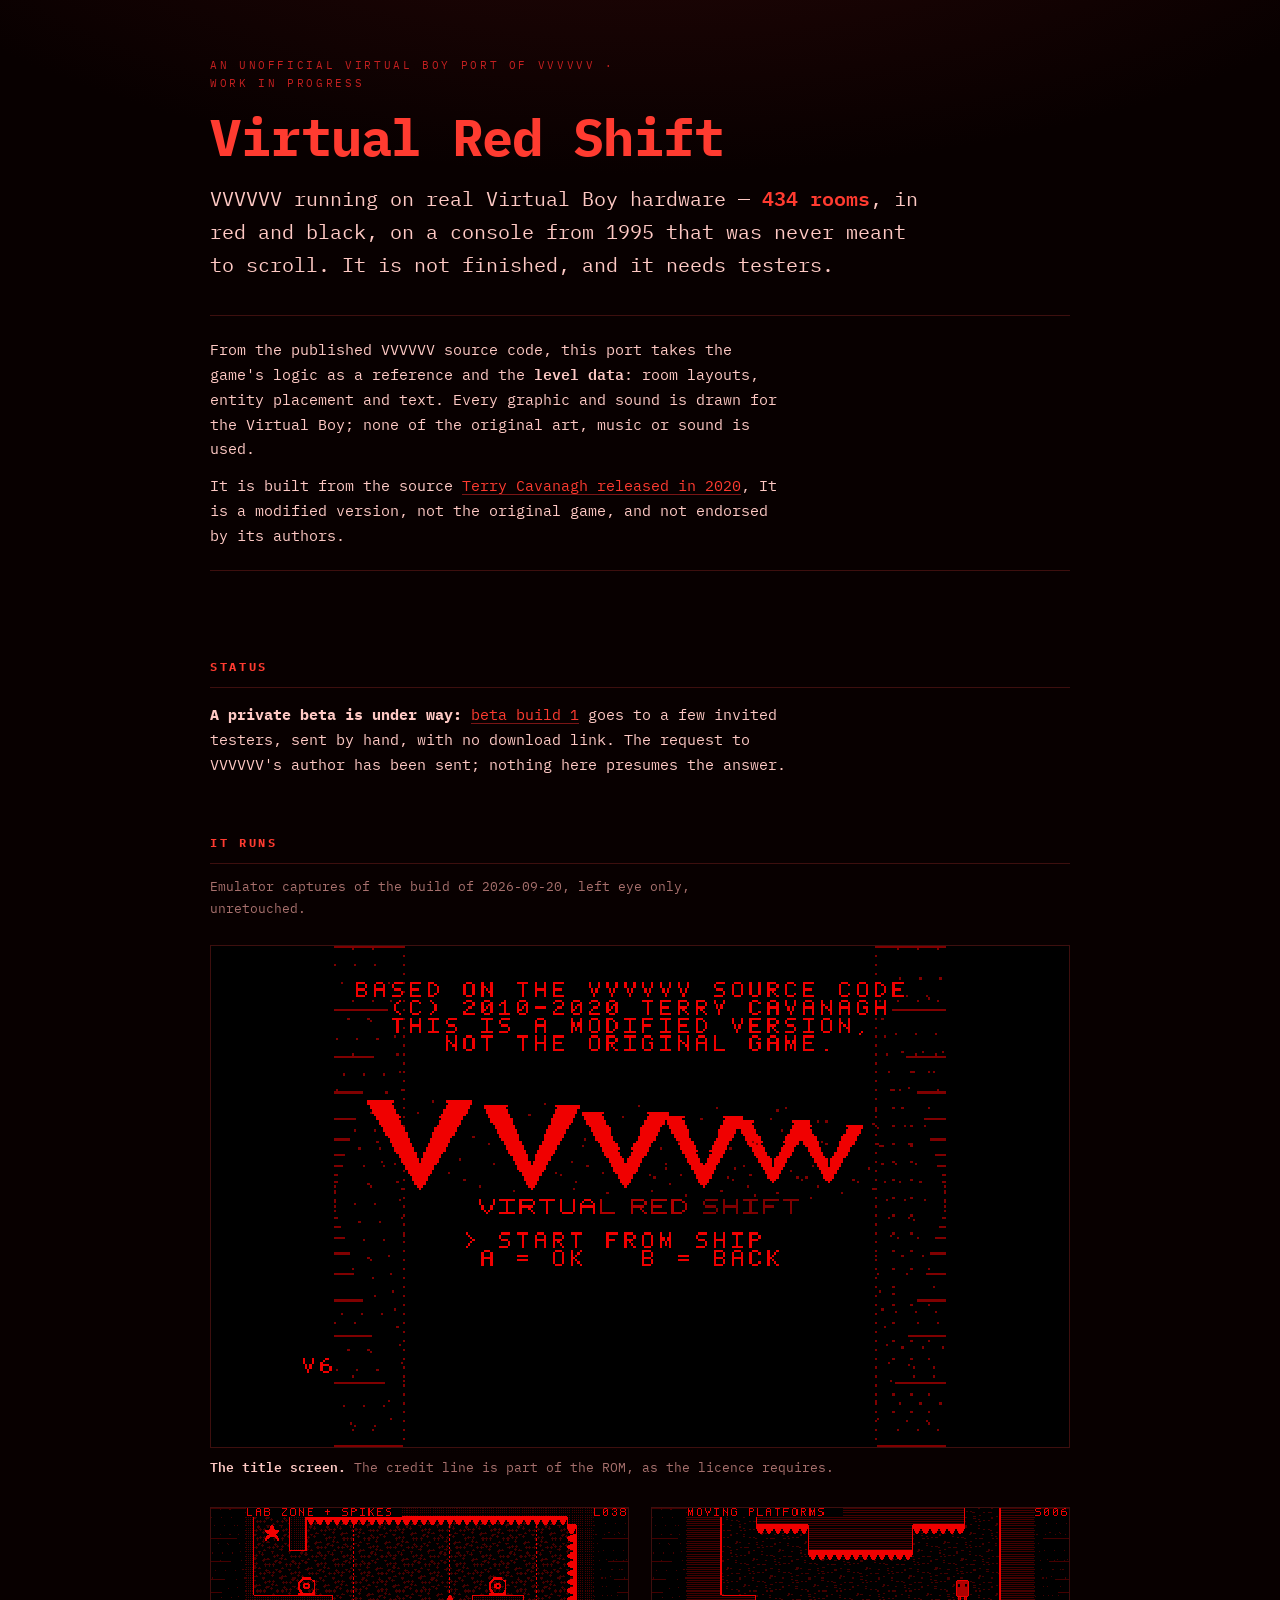
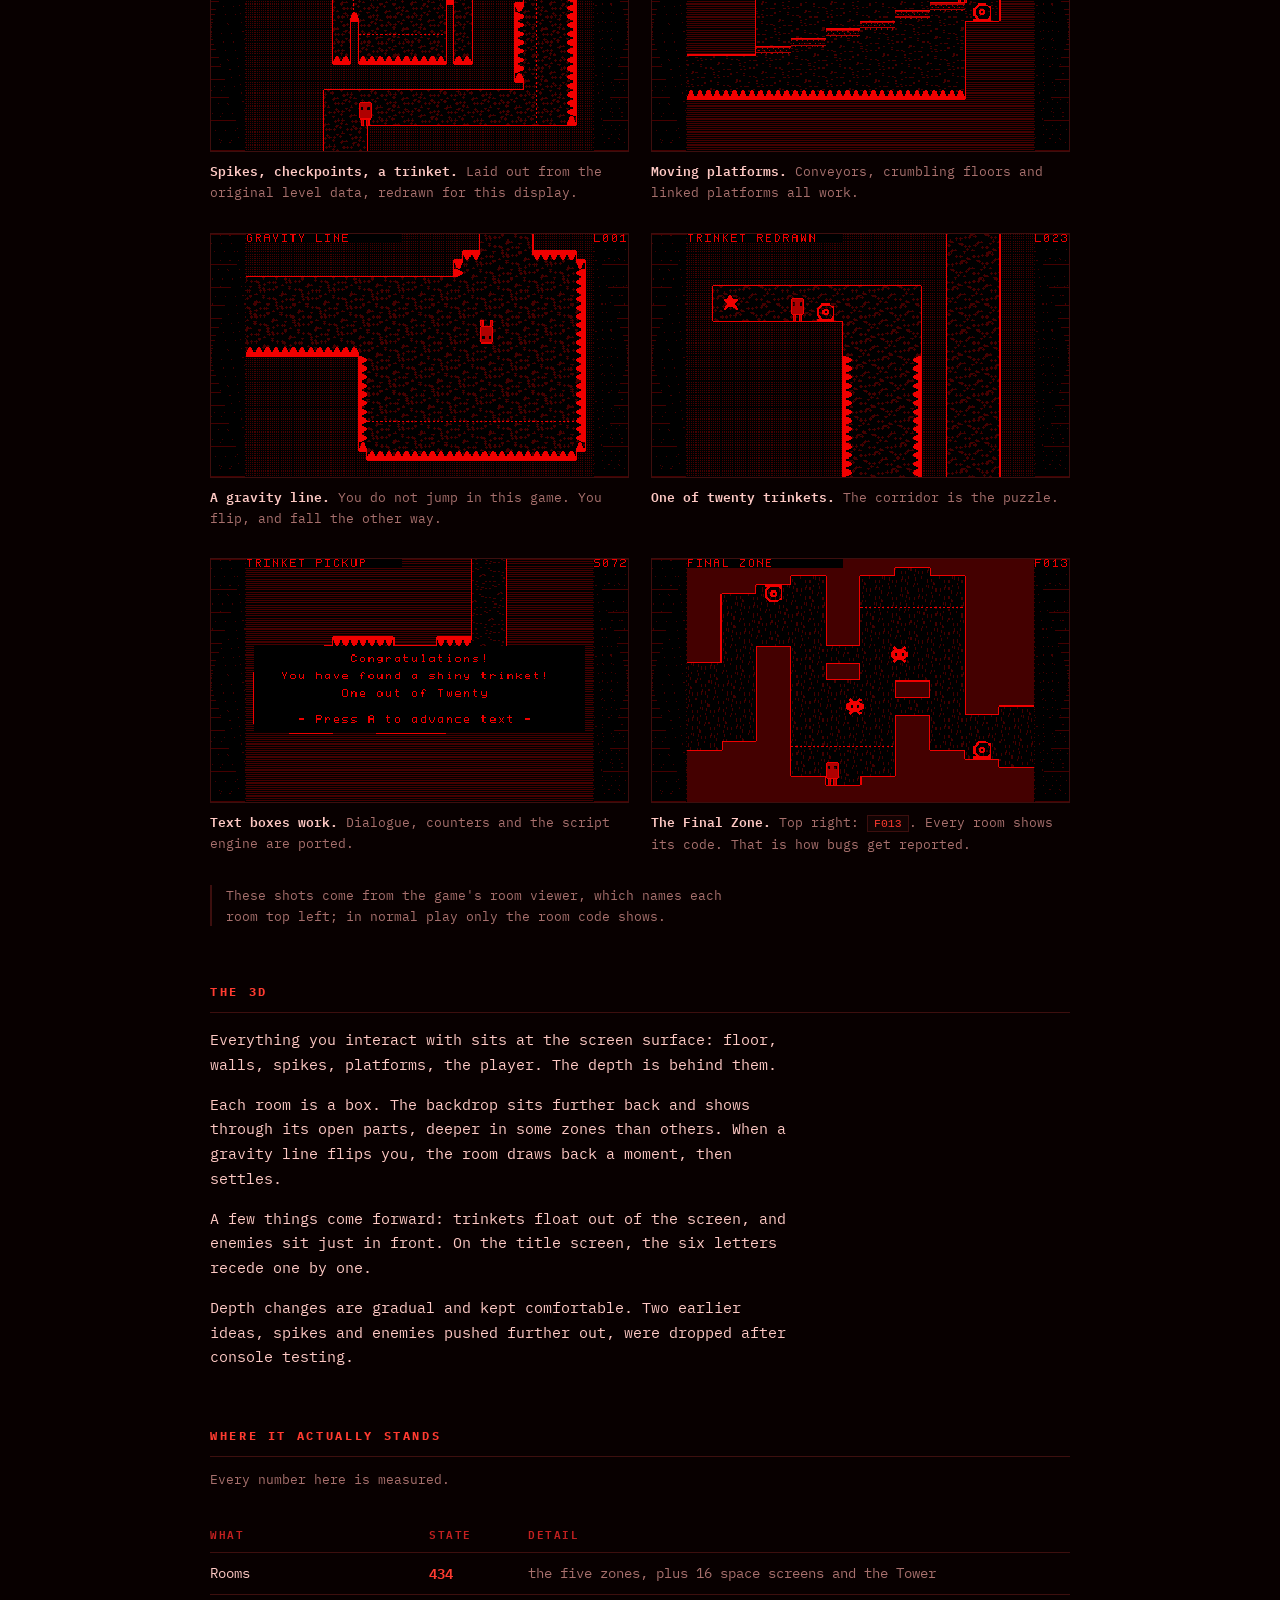
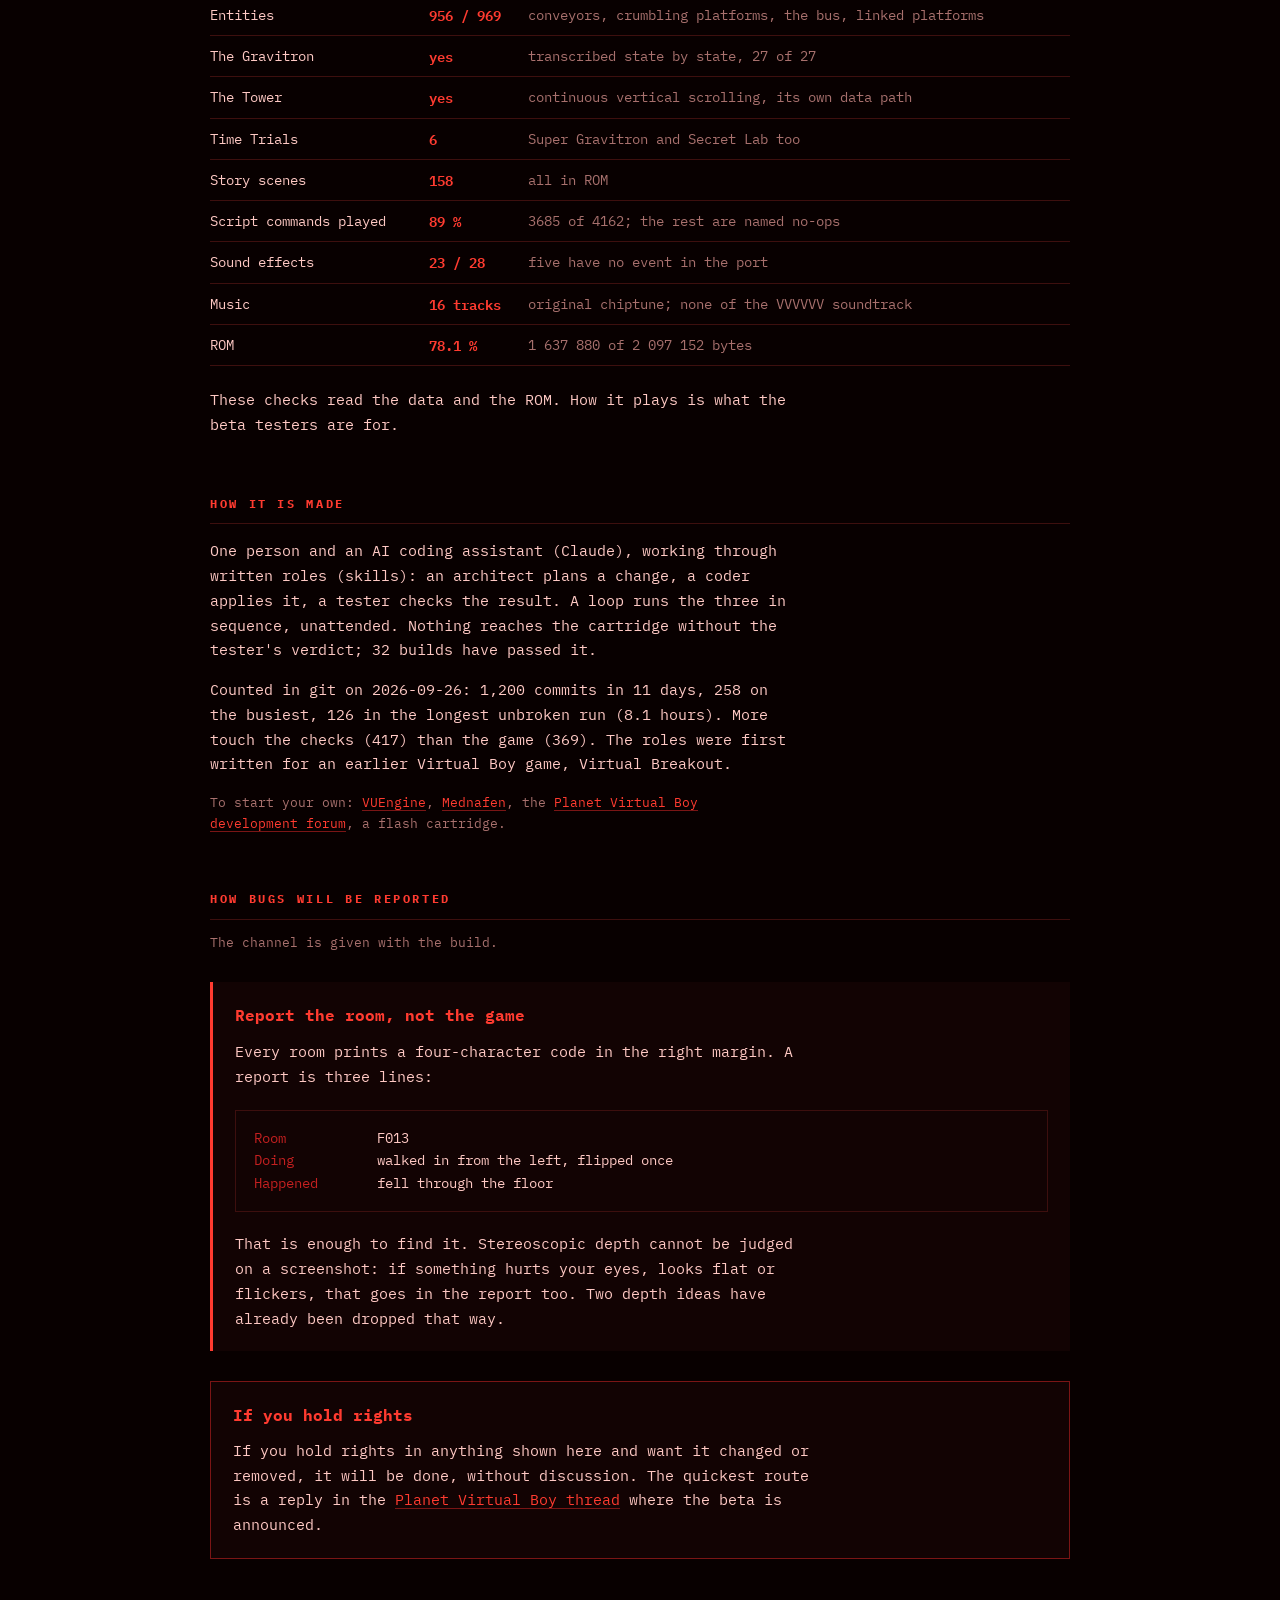
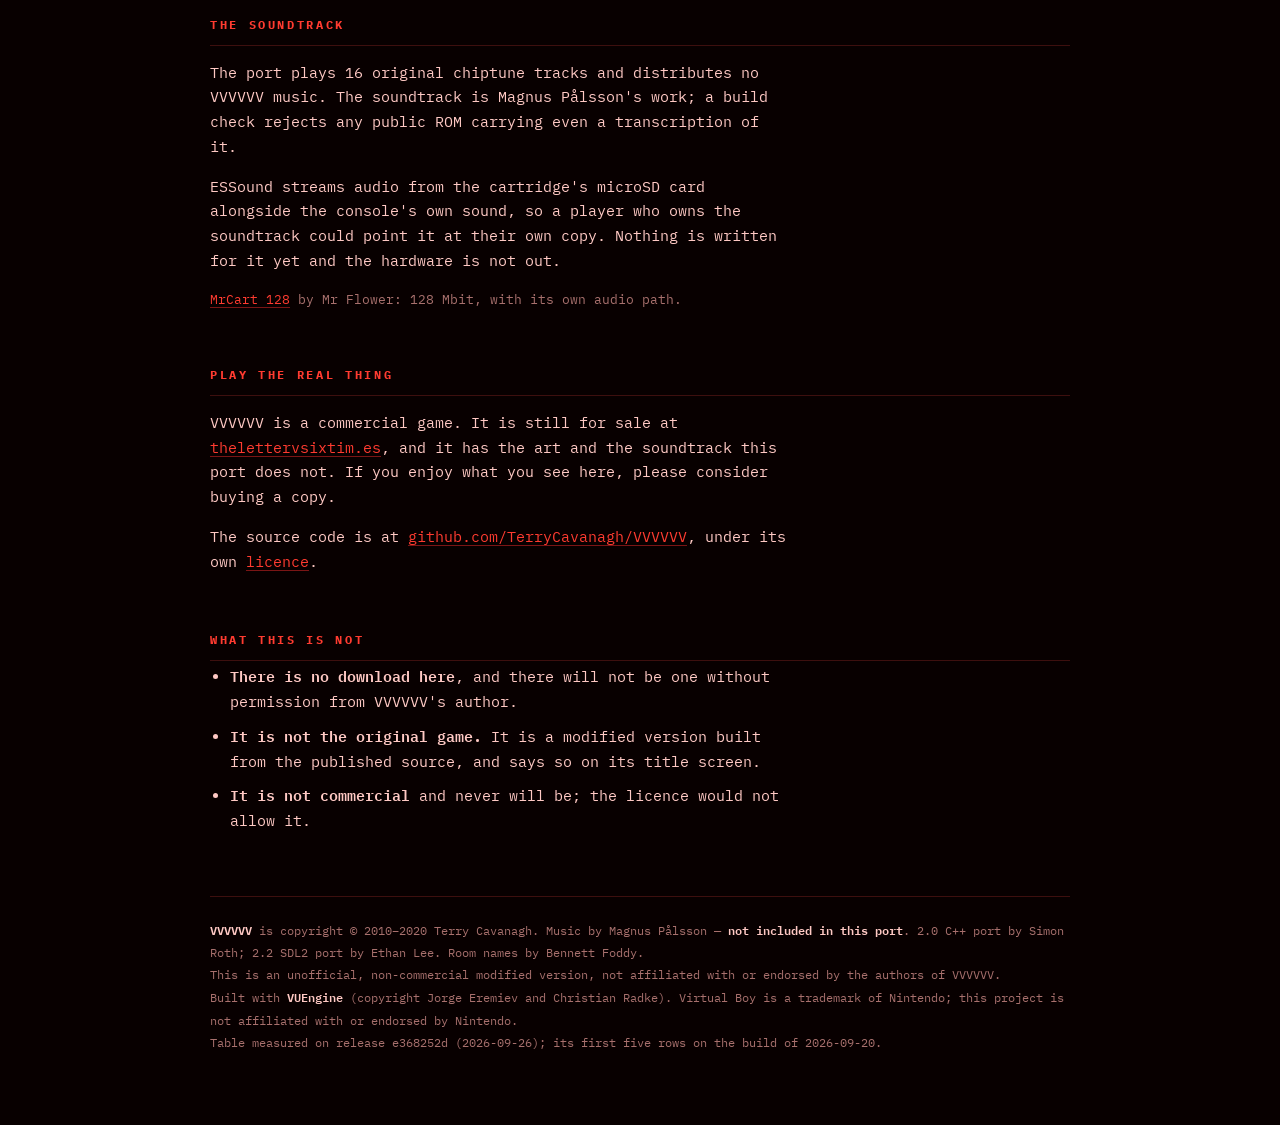
==== index.html @ 38b30ab5 "The pages link to each other, and the figures are current The project page now says what is true tod" ====
<!doctype html>
<html lang="en">
<head>
<meta charset="utf-8">
<meta name="viewport" content="width=device-width, initial-scale=1, viewport-fit=cover">
<meta name="description" content="Virtual Red Shift -- an unofficial Virtual Boy port of VVVVVV. 434 rooms in red and black, on 1995 hardware. Unfinished, and looking for testers.">
<meta property="og:type" content="website">
<meta property="og:title" content="Virtual Red Shift">
<meta property="og:description" content="An unofficial Virtual Boy port of VVVVVV. 434 rooms in red and black, on 1995 hardware. Unfinished, and looking for testers.">
<meta property="og:url" content="https://czarh85.github.io/virtual-red-shift/">
<meta property="og:image" content="https://czarh85.github.io/virtual-red-shift/og.png">
<meta name="twitter:card" content="summary_large_image">
<link rel="icon" href="data:image/svg+xml,<svg xmlns='http://www.w3.org/2000/svg' viewBox='0 0 16 16'><text y='13' font-size='14'>&#128308;</text></svg>">
<style>
  :root{color-scheme:dark;padding-top:env(safe-area-inset-top,0px);padding-bottom:env(safe-area-inset-bottom,0px)}
  body{margin:0}
  img{max-width:100%}
  [hidden]{display:none!important}
</style>
<title>Virtual Red Shift</title>
<link rel="preconnect" href="https://fonts.googleapis.com">
<link rel="preconnect" href="https://fonts.gstatic.com" crossorigin>
<link rel="stylesheet" href="https://fonts.googleapis.com/css2?family=IBM+Plex+Mono:wght@400;500;600;700&display=swap">
<style>
  :root{
    --nuit:#080000; --nuit-2:#120303; --trait:#3d0f0e;
    --r1:#7a1515; --r2:#c42020; --r3:#ff3b30;
    --pale:#ffc9c4; --sourd:#a8706d;
    --mono:"IBM Plex Mono",ui-monospace,SFMono-Regular,Menlo,Consolas,monospace;
  }
  *{box-sizing:border-box}
  html,body{background:var(--nuit)}
  body{
    margin:0;font-family:var(--mono);color:var(--pale);font-size:15px;line-height:1.65;
    padding-block:0 72px;padding-left:16px;padding-right:16px;
    background:radial-gradient(1200px 520px at 50% -200px,#2c0808 0%,rgba(8,0,0,0) 72%),var(--nuit);
  }
  .wrap{max-width:860px;margin:0 auto}

  header{padding-block:56px 30px}
  .eyebrow{font-size:11px;letter-spacing:.24em;text-transform:uppercase;color:var(--r2);margin:0 0 18px}
  h1{font-size:clamp(30px,7vw,52px);line-height:1.04;margin:0 0 18px;color:var(--r3);
     font-weight:700;letter-spacing:-.015em;text-wrap:balance}
  .accroche{font-size:clamp(17px,2.6vw,20px);color:var(--pale);margin:0;max-width:60ch}
  .accroche b{color:var(--r3);font-weight:600}

  h2{font-size:12px;letter-spacing:.22em;text-transform:uppercase;color:var(--r3);
     font-weight:700;margin:56px 0 4px;padding-bottom:10px;border-bottom:1px solid var(--trait)}
  .sub{font-size:13px;color:var(--sourd);margin:12px 0 26px;max-width:64ch}
  p{max-width:64ch}

  figure{margin:0 0 30px}
  figure img{display:block;width:100%;max-width:100%;height:auto;
             image-rendering:pixelated;border:1px solid var(--trait);background:#000}
  figcaption{font-size:12.5px;color:var(--sourd);margin-top:9px}
  figcaption b{color:var(--pale);font-weight:600}

  .duo{display:grid;grid-template-columns:repeat(auto-fit,minmax(300px,1fr));gap:22px;margin-bottom:30px}
  .duo figure{margin:0}

  .tableau{overflow-x:auto}
  table{border-collapse:collapse;width:100%;font-size:13.5px;min-width:380px}
  th,td{text-align:left;padding:9px 14px 9px 0;border-bottom:1px solid var(--trait);vertical-align:top}
  th{color:var(--r2);font-weight:600;font-size:11px;letter-spacing:.14em;text-transform:uppercase}
  td.n{font-variant-numeric:tabular-nums;white-space:nowrap;color:var(--r3);font-weight:600}
  td.s{color:var(--sourd)}

  ul{padding-left:20px;margin:0 0 18px;display:grid;gap:10px;max-width:64ch}
  li b{color:var(--pale);font-weight:600}
  code{background:var(--nuit-2);border:1px solid var(--trait);padding:1px 6px;color:var(--r3);font-size:.92em}

  .appel{border-left:3px solid var(--r3);background:var(--nuit-2);padding:20px 22px;margin:28px 0}
  .appel h3{margin:0 0 12px;font-size:16px;color:var(--r3)}
  .appel p{margin:0 0 12px}
  .appel p:last-child{margin:0}

  .rapport{background:var(--nuit-2);border:1px solid var(--trait);padding:16px 18px;margin:20px 0;
           font-size:13.5px;line-height:1.7}
  .rapport .l{color:var(--r2);display:inline-block;min-width:8.5em}

  .petit{font-size:12.5px;color:var(--sourd)}
  .note{font-size:12.5px;color:var(--sourd);border-left:2px solid var(--trait);
        padding-left:14px;margin:26px 0;max-width:64ch}

  a{color:var(--r3);text-decoration-color:var(--r1);text-underline-offset:3px}
  a:hover{text-decoration-color:var(--r3)}
  a:focus-visible{outline:2px solid var(--r3);outline-offset:3px}

  .ou{border:1px solid var(--r1);background:var(--nuit-2);padding:20px 22px;margin:30px 0}
  .ou h3{margin:0 0 10px;font-size:16px;color:var(--r3)}
  .ou p{margin:0 0 10px}
  .ou p:last-child{margin:0}

  .source{border-top:1px solid var(--trait);border-bottom:1px solid var(--trait);
          padding:22px 0;margin:34px 0 0}
  .source p{margin:0 0 12px}
  .source p:last-child{margin:0}
  .source b{color:var(--pale);font-weight:600}

  footer{margin-top:62px;padding-top:22px;border-top:1px solid var(--trait);
         font-size:12px;color:var(--sourd);line-height:1.85}
  footer b{color:var(--pale);font-weight:600}
</style>
</head>
<body>
<div class="wrap">

<header>
  <p class="eyebrow">An unofficial Virtual Boy port of VVVVVV &middot; work in progress</p>
  <h1>Virtual Red Shift</h1>
  <p class="accroche">VVVVVV running on real Virtual Boy hardware &mdash; <b>434&nbsp;rooms</b>,
  in red and black, on a console from 1995 that was never meant to scroll.
  It is not finished, and it needs testers.</p>

  <div class="source">
    <p>From the published VVVVVV source code, this port takes the game's logic as a
    reference and the <b>level data</b>: room layouts, entity placement and text. Every
    graphic and sound is drawn for the Virtual Boy; none of the original art, music or
    sound is used.</p>
    <p>It is built from the source
    <a href="https://github.com/TerryCavanagh/VVVVVV">Terry Cavanagh released in 2020</a>,
    It is a modified version, not the original game, and not endorsed by its authors.</p>
  </div>
</header>

<h2 id="status">Status</h2>
<p><b>A private beta is under way:</b> <a href="beta/news.html#beta-build-1">beta build 1</a> goes to
a few invited testers, sent by hand, with no download link. The
request to VVVVVV's author has been sent; nothing here presumes the answer.</p>

<h2>It runs</h2>
<p class="sub">Emulator captures of the build of 2026-09-20, left eye only, unretouched.</p>

<figure><img src="[data-uri]" alt="Title screen">
<figcaption><b>The title screen.</b> The credit line is part of the ROM, as the licence
requires.</figcaption></figure>

<div class="duo">
  <figure><img src="[data-uri]" alt="A lab room full of spikes">
  <figcaption><b>Spikes, checkpoints, a trinket.</b> Laid out from the original level
  data, redrawn for this display.</figcaption></figure>

  <figure><img src="[data-uri]" alt="A room with moving platforms">
  <figcaption><b>Moving platforms.</b> Conveyors, crumbling floors and linked platforms
  all work.</figcaption></figure>
</div>

<div class="duo">
  <figure><img src="[data-uri]" alt="A large room crossed by a gravity line">
  <figcaption><b>A gravity line.</b> You do not jump in this game. You flip, and fall
  the other way.</figcaption></figure>

  <figure><img src="[data-uri]" alt="A narrow corridor lined with spikes">
  <figcaption><b>One of twenty trinkets.</b> The corridor is the puzzle.</figcaption></figure>
</div>

<div class="duo">
  <figure><img src="[data-uri]" alt="A text box reading: Congratulations, you have found a shiny trinket">
  <figcaption><b>Text boxes work.</b> Dialogue, counters and the script engine are
  ported.</figcaption></figure>

  <figure><img src="[data-uri]" alt="A room in the Final Zone">
  <figcaption><b>The Final Zone.</b> Top right: <code>F013</code>. Every room shows its
  code. That is how bugs get reported.</figcaption></figure>
</div>

<p class="note">These shots come from the game's room viewer, which names each room top
left; in normal play only the room code shows.</p>

<h2>The 3D</h2>
<p>Everything you interact with sits at the screen surface: floor, walls, spikes,
platforms, the player. The depth is behind them.</p>

<p>Each room is a box. The backdrop sits further back and shows through its open parts,
deeper in some zones than others. When a gravity line flips you, the room draws
back a moment, then settles.</p>

<p>A few things come forward: trinkets float out of the screen, and enemies sit just in
front. On the title screen, the six letters recede one by one.</p>

<p>Depth changes are gradual and kept comfortable. Two earlier ideas, spikes and enemies
pushed further out, were dropped after console testing.</p>

<h2>Where it actually stands</h2>
<p class="sub">Every number here is measured.</p>

<div class="tableau">
<table>
  <thead><tr><th>What</th><th>State</th><th>Detail</th></tr></thead>
  <tbody>
    <tr><td>Rooms</td><td class="n">434</td><td class="s">the five zones, plus 16 space screens and the Tower</td></tr>
    <tr><td>Entities</td><td class="n">956 / 969</td><td class="s">conveyors, crumbling platforms, the bus, linked platforms</td></tr>
    <tr><td>The Gravitron</td><td class="n">yes</td><td class="s">transcribed state by state, 27 of 27</td></tr>
    <tr><td>The Tower</td><td class="n">yes</td><td class="s">continuous vertical scrolling, its own data path</td></tr>
    <tr><td>Time Trials</td><td class="n">6</td><td class="s">Super Gravitron and Secret Lab too</td></tr>
    <tr><td>Story scenes</td><td class="n">158</td><td class="s">all in ROM</td></tr>
    <tr><td>Script commands played</td><td class="n">89 %</td><td class="s">3685 of 4162; the rest are named no-ops</td></tr>
    <tr><td>Sound effects</td><td class="n">23 / 28</td><td class="s">five have no event in the port</td></tr>
    <tr><td>Music</td><td class="n">16 tracks</td><td class="s">original chiptune; none of the VVVVVV soundtrack</td></tr>
    <tr><td>ROM</td><td class="n">78.1 %</td><td class="s">1 637 880 of 2 097 152 bytes</td></tr>
  </tbody>
</table>
</div>

<p style="margin-top:22px">These checks read the data and the ROM. How it plays is what
the beta testers are for.</p>

<h2 id="how">How it is made</h2>
<p>One person and an AI coding assistant (Claude), working through written roles
(skills): an architect plans a change, a coder applies it, a tester checks the result. A
loop runs the three in sequence, unattended. Nothing reaches the cartridge without the
tester's verdict; 32 builds have passed it.</p>
<p>Counted in git on 2026-09-26: 1,200 commits in 11 days, 258 on the
busiest, 126 in the longest unbroken run (8.1 hours). More touch the checks
(417) than the game (369). The roles were first written for an earlier Virtual
Boy game, Virtual Breakout.</p>
<p class="petit">To start your own: <a href="https://www.vuengine.dev/">VUEngine</a>,
<a href="https://mednafen.github.io/">Mednafen</a>, the
<a href="https://www.virtual-boy.com/forums/f/development/">Planet Virtual Boy development
forum</a>, a flash cartridge.</p>

<h2>How bugs will be reported</h2>
<p class="sub">The channel is given with the build.</p>

<div class="appel">
  <h3>Report the room, not the game</h3>
  <p>Every room prints a four-character code in the right margin. A report is three
  lines:</p>
  <div class="rapport">
    <span class="l">Room</span> F013<br>
    <span class="l">Doing</span> walked in from the left, flipped once<br>
    <span class="l">Happened</span> fell through the floor
  </div>
  <p>That is enough to find it. Stereoscopic depth cannot be judged on a screenshot: if
  something hurts your eyes, looks flat or flickers, that goes in the report too. Two
  depth ideas have already been dropped that way.</p>
</div>

<div class="ou">
  <h3>If you hold rights</h3>
  <p>If you hold rights in anything shown here and want it changed or removed, it will be
  done, without discussion. The quickest route is a reply in the
  <a href="https://www.virtual-boy.com/forums/t/beta-release-vvvvvv-red-shift/">Planet Virtual Boy thread</a> where the beta is announced.</p>
</div>

<h2>The soundtrack</h2>
<p>The port plays 16 original chiptune tracks and distributes no VVVVVV music. The soundtrack is Magnus
P&aring;lsson's work; a build check rejects any public ROM carrying even a transcription
of it.</p>
<p>ESSound streams audio from the cartridge's microSD card alongside the console's own
sound, so a player who owns the soundtrack could point it at their own copy. Nothing is
written for it yet and the hardware is not out.</p>
<p class="petit"><a href="https://www.mrcart.info/">MrCart&nbsp;128</a> by
Mr&nbsp;Flower: 128&nbsp;Mbit, with its own audio path.</p>

<h2>Play the real thing</h2>
<p>VVVVVV is a commercial game. It is still for sale at
<a href="https://thelettervsixtim.es/">thelettervsixtim.es</a>, and it has the art and the
soundtrack this port does not. If you enjoy what you see here, please consider buying a
copy.</p>
<p>The source code is at
<a href="https://github.com/TerryCavanagh/VVVVVV">github.com/TerryCavanagh/VVVVVV</a>,
under its own
<a href="https://github.com/TerryCavanagh/VVVVVV/blob/master/LICENSE.md">licence</a>.</p>

<h2>What this is not</h2>
<ul>
  <li><b>There is no download here</b>, and there will not be one without permission
  from VVVVVV's author.</li>
  <li><b>It is not the original game.</b> It is a modified version built from the
  published source, and says so on its title screen.</li>
  <li><b>It is not commercial</b> and never will be; the licence would not allow it.</li>
</ul>

<footer>
  <b>VVVVVV</b> is copyright &copy; 2010&ndash;2020 Terry Cavanagh.
  Music by Magnus P&aring;lsson &mdash; <b>not included in this port</b>.
  2.0 C++ port by Simon Roth; 2.2 SDL2 port by Ethan Lee. Room names by Bennett
  Foddy.<br>
  This is an unofficial, non-commercial modified version, not affiliated with or
  endorsed by the authors of VVVVVV.<br>
  Built with <b>VUEngine</b> (copyright Jorge Eremiev and Christian Radke). Virtual Boy
  is a trademark of Nintendo; this project is not affiliated with or endorsed by
  Nintendo.<br>
  Table measured on release e368252d (2026-09-26); its first five rows on the build of
  2026-09-20.
</footer>

</div>
</body>
</html>
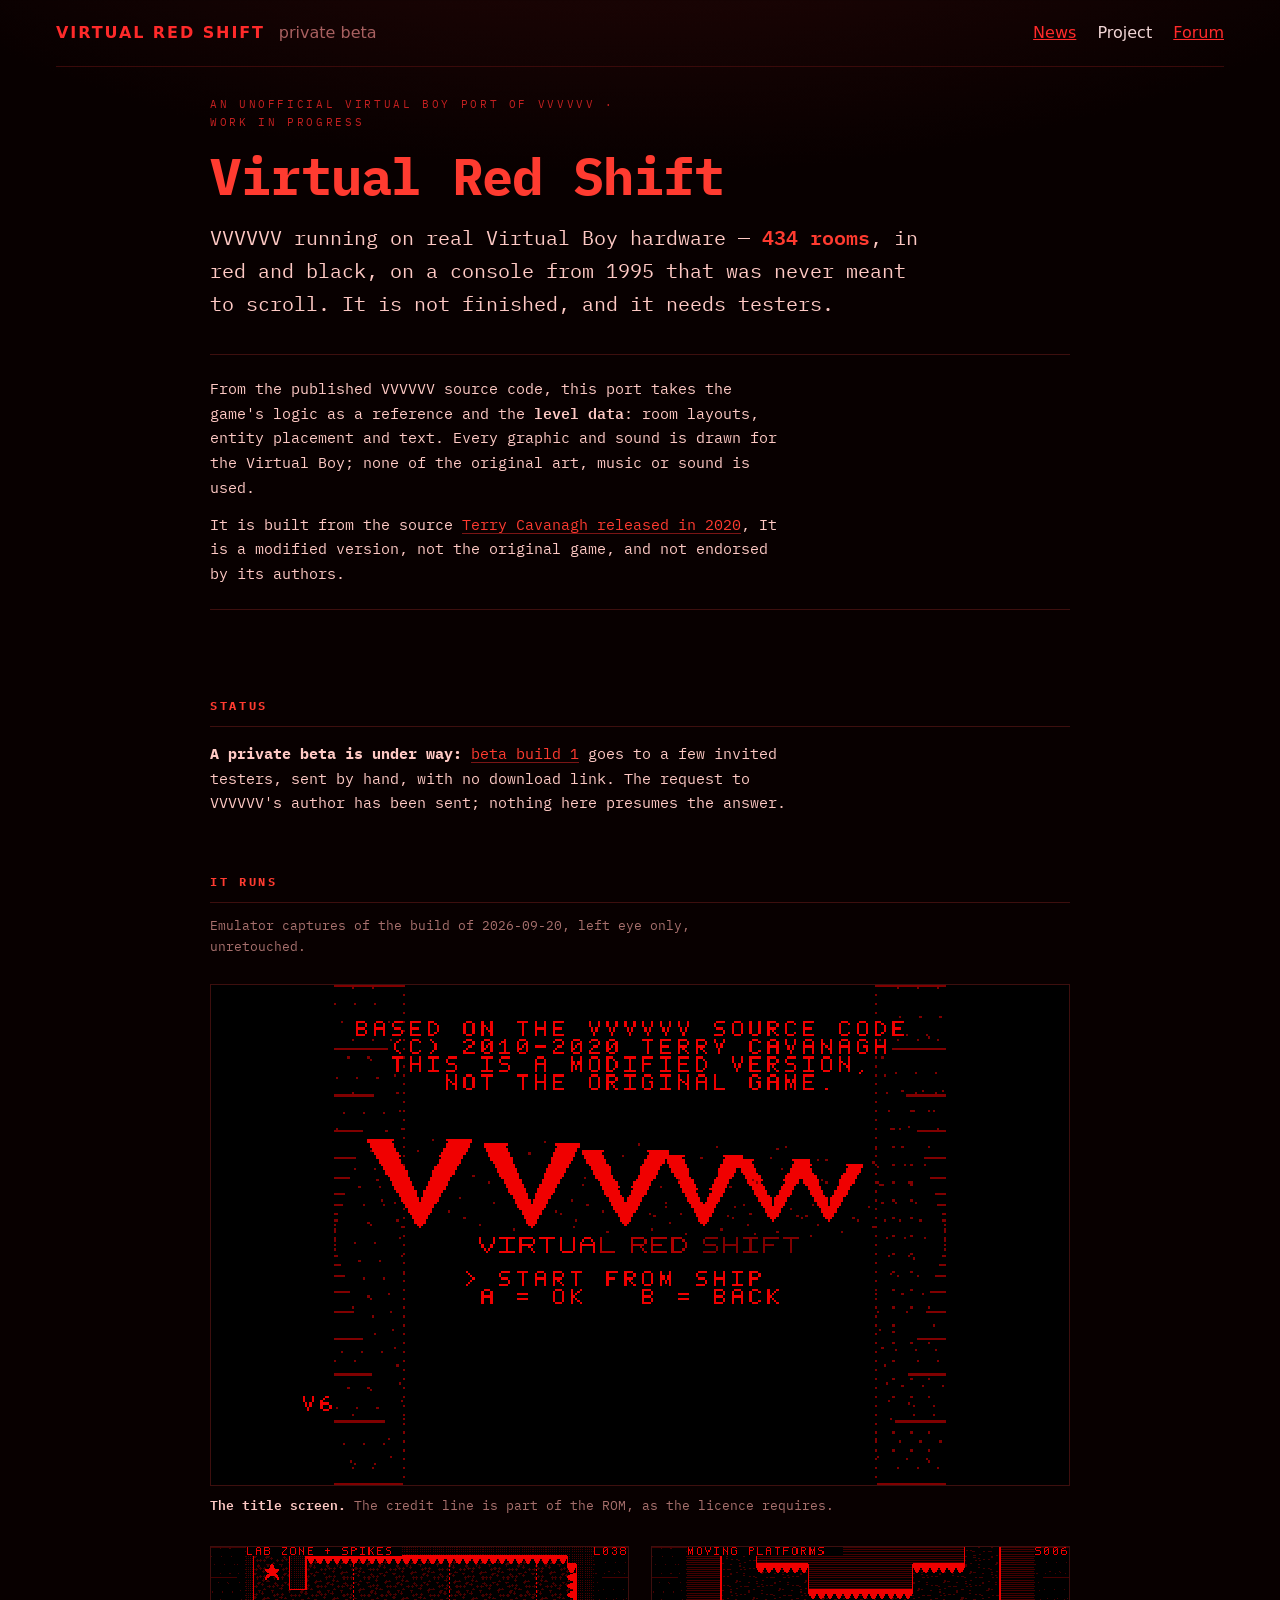
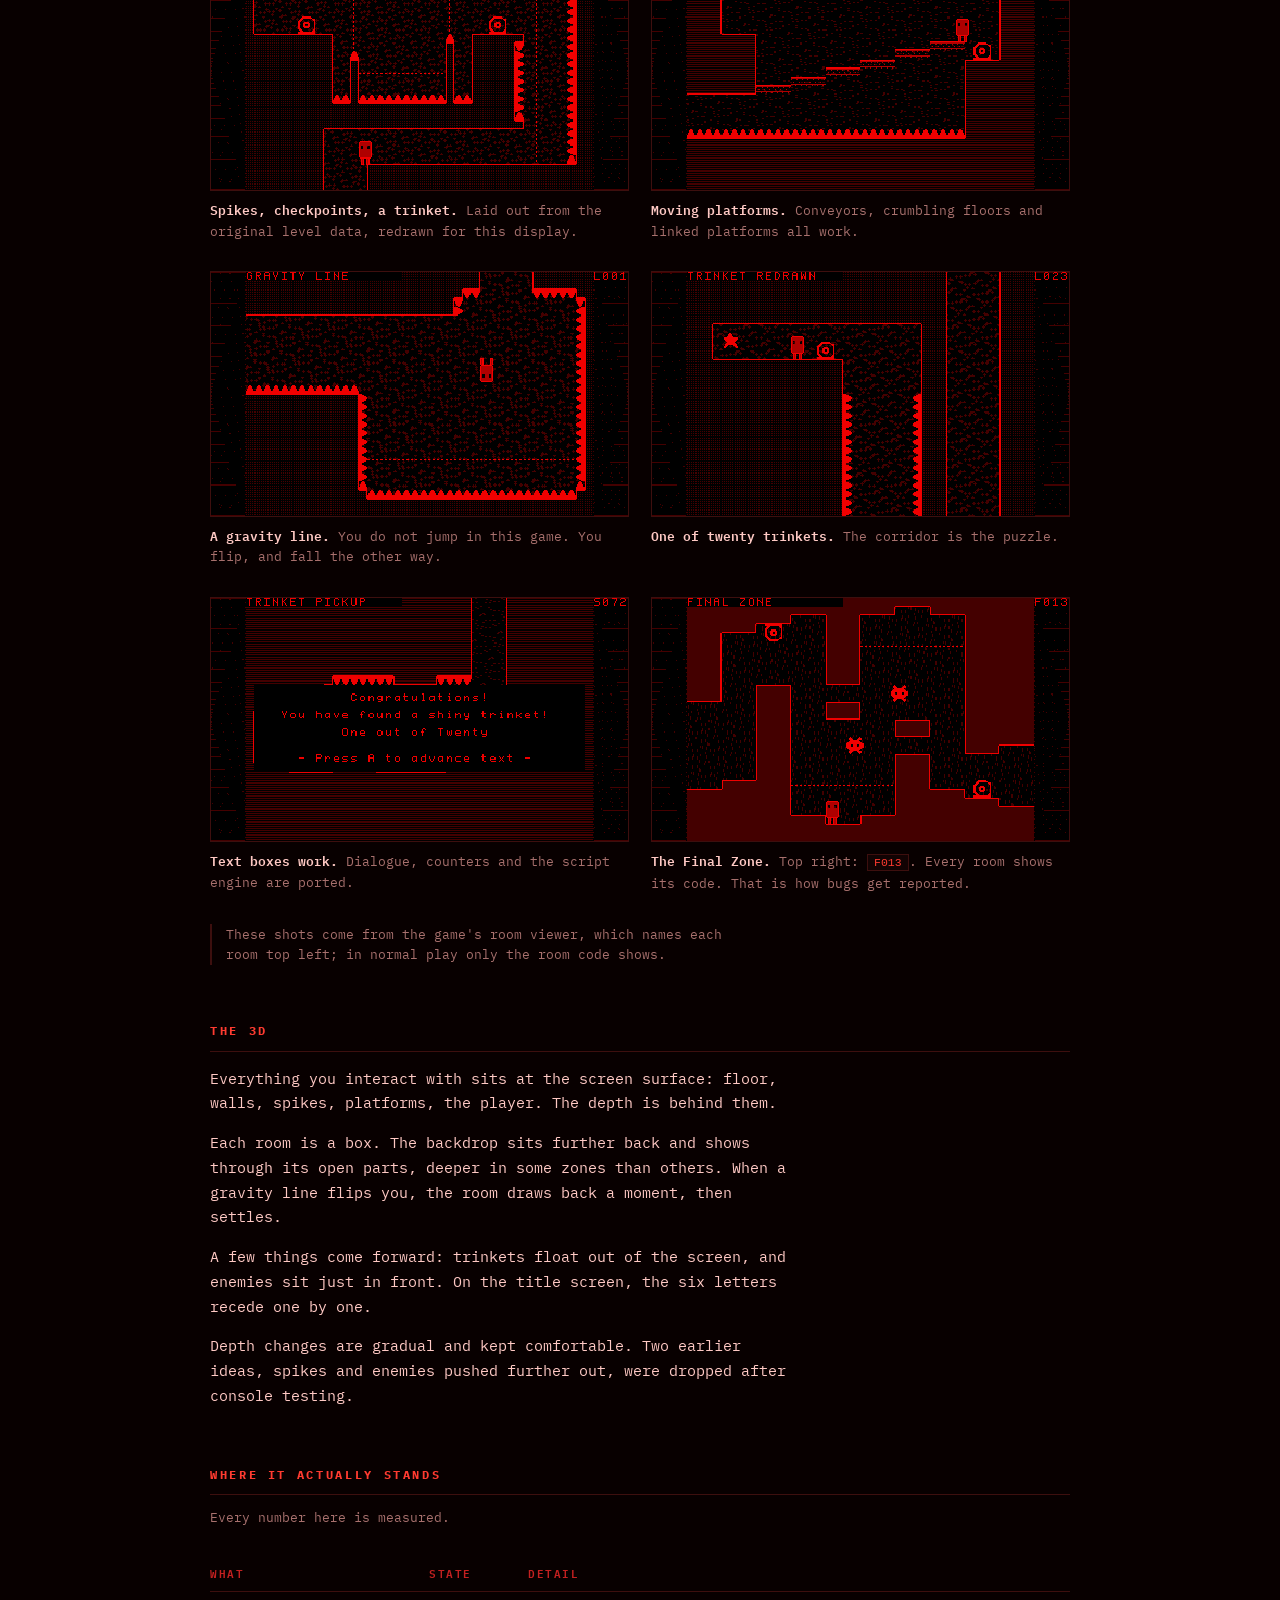
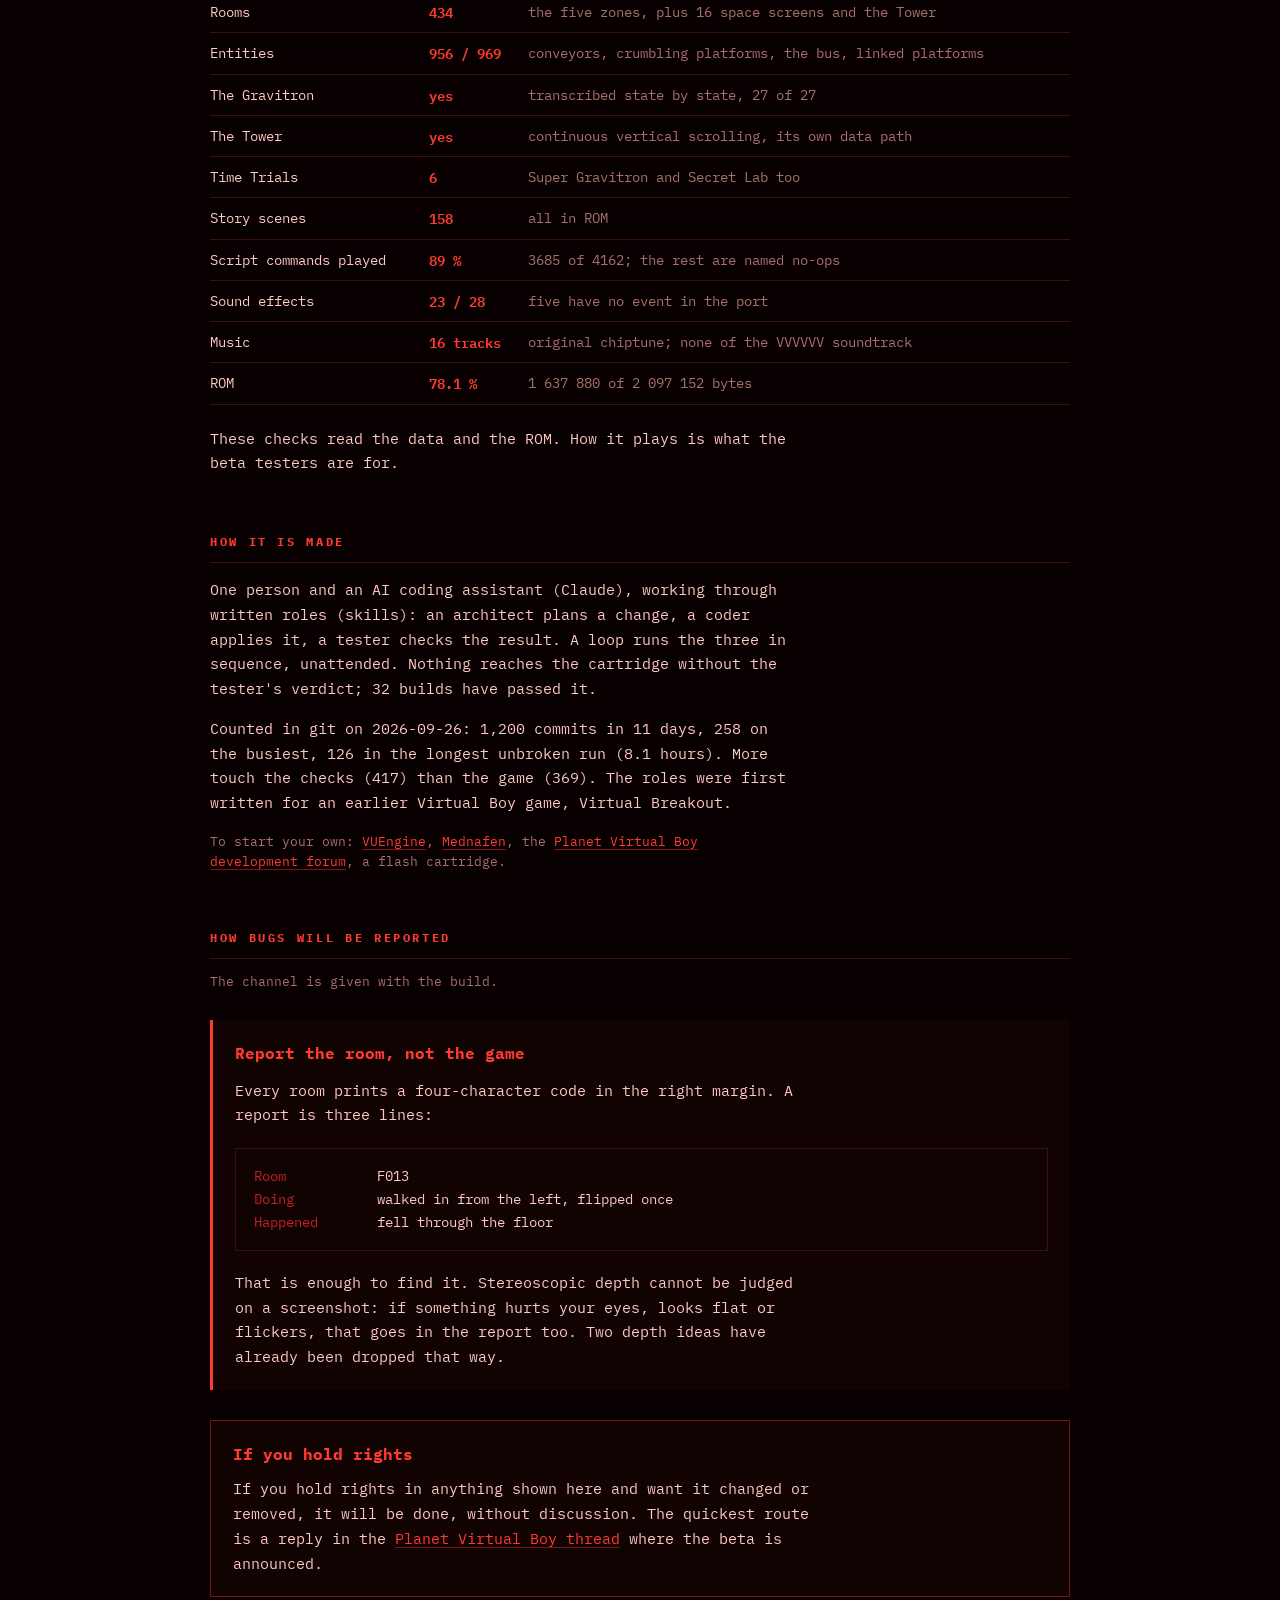
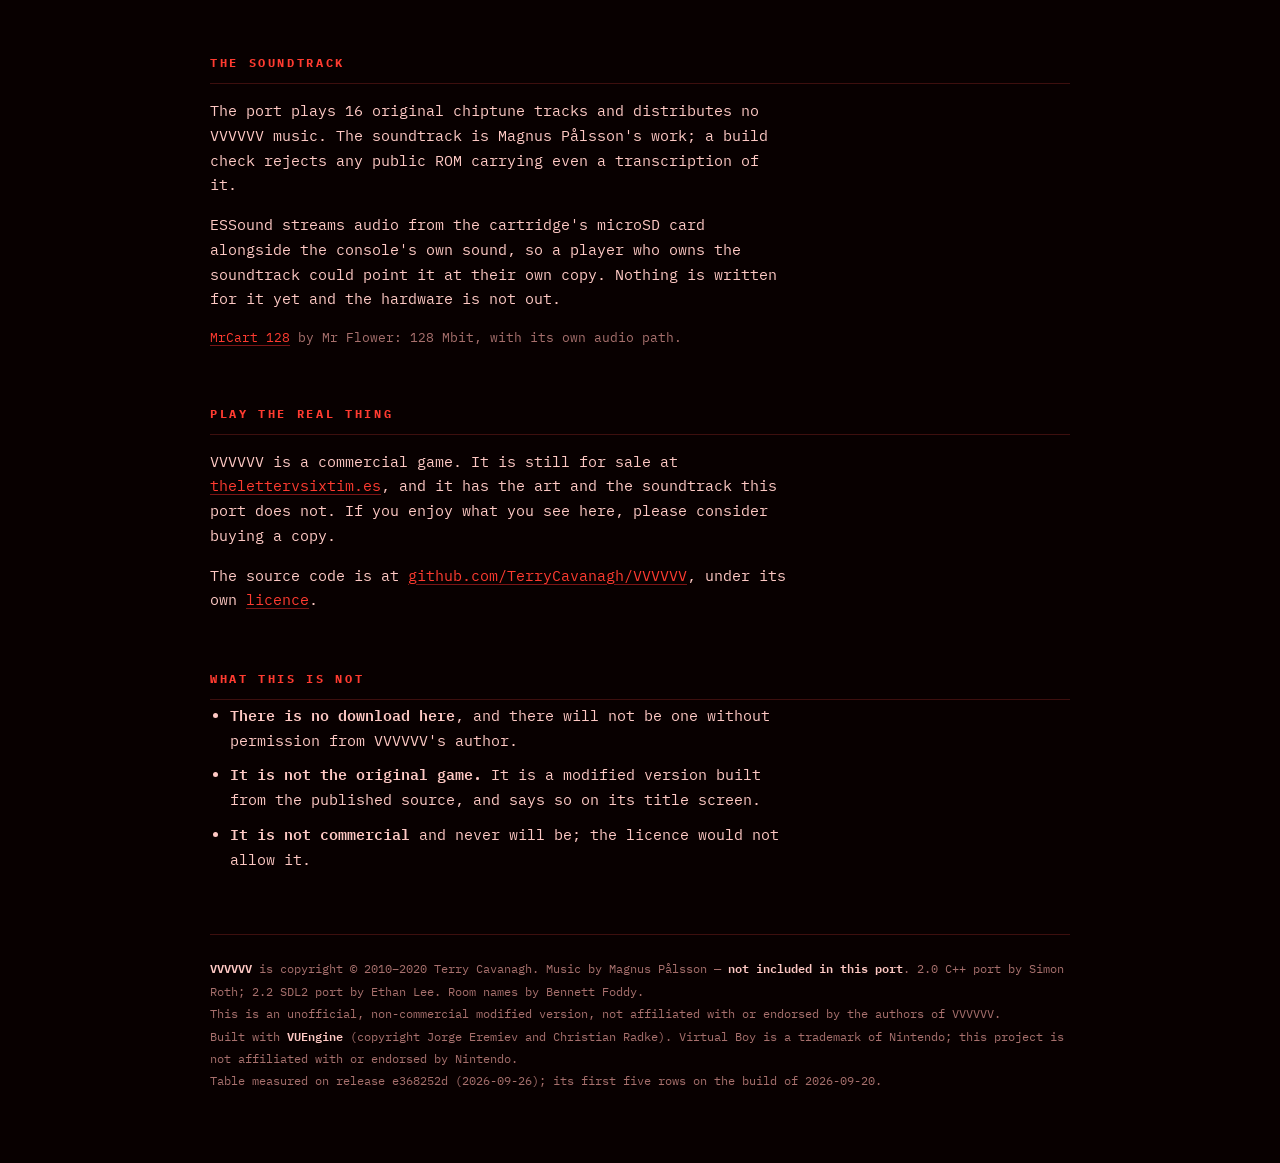
==== commit 0286ce06: "One menu bar on every page The project page had no menu: from "Project" there was no way back to the" ====
--- a/index.html
+++ b/index.html
@@ -37,7 +37,7 @@
   }
   .wrap{max-width:860px;margin:0 auto}
 
-  header{padding-block:56px 30px}
+  header{padding-block:28px 30px}
   .eyebrow{font-size:11px;letter-spacing:.24em;text-transform:uppercase;color:var(--r2);margin:0 0 18px}
   h1{font-size:clamp(30px,7vw,52px);line-height:1.04;margin:0 0 18px;color:var(--r3);
      font-weight:700;letter-spacing:-.015em;text-wrap:balance}
@@ -100,10 +100,34 @@
   footer{margin-top:62px;padding-top:22px;border-top:1px solid var(--trait);
          font-size:12px;color:var(--sourd);line-height:1.85}
   footer b{color:var(--pale);font-weight:600}
+
+  /* LA BARRE COMMUNE (lot B2, 2026-09-26) -- valeurs RECOPIEES de RedShiftBeta/front/
+     style.css (.bandeau, .marque, nav a), pas imitees : la barre doit etre la meme au
+     pixel pres sur les trois pages. Largeur FIXE, centree sur l'ecran : celle de la page
+     beta la plus large (75rem moins deux gouttieres), pour que le menu ne saute pas d'une
+     page a l'autre. liens_audit (f) verifie qu'elle mene aux memes endroits. */
+  header.bandeau{display:flex;flex-wrap:wrap;justify-content:space-between;align-items:baseline;
+    gap:.5rem 1.5rem;padding:1.25rem 0;border-bottom:1px solid #3a0a0a;
+    width:min(calc(75rem - 32px),calc(100vw - 32px));position:relative;left:50%;
+    transform:translateX(-50%);
+    font:1rem/1.6 system-ui,-apple-system,"Segoe UI",sans-serif;color:#f2d6d6}
+  .bandeau a{color:#ff2a2a;text-decoration-color:currentColor;text-underline-offset:auto}
+  .bandeau a:focus-visible{outline:2px solid #ff2a2a;outline-offset:2px}
+  .bandeau .marque{margin:0;max-width:none;font-weight:700;letter-spacing:.12em}
+  .bandeau .marque a{text-decoration:none}
+  .bandeau .marque span{color:#a86060;font-weight:400;letter-spacing:0;margin-left:.4rem}
+  .bandeau nav a{margin-right:1rem}
+  .bandeau nav a:last-child{margin-right:0}
+  .bandeau nav a[aria-current]{color:#f2d6d6;text-decoration:none}
 </style>
 </head>
 <body>
 <div class="wrap">
+
+<header class="bandeau">
+<p class="marque"><a href="beta/index.html">VIRTUAL RED SHIFT</a> <span>private beta</span></p>
+<nav><a href="beta/news.html">News</a> <a href="./" aria-current="page">Project</a> <a href="https://www.virtual-boy.com/forums/t/beta-release-vvvvvv-red-shift/">Forum</a></nav>
+</header>
 
 <header>
   <p class="eyebrow">An unofficial Virtual Boy port of VVVVVV &middot; work in progress</p>
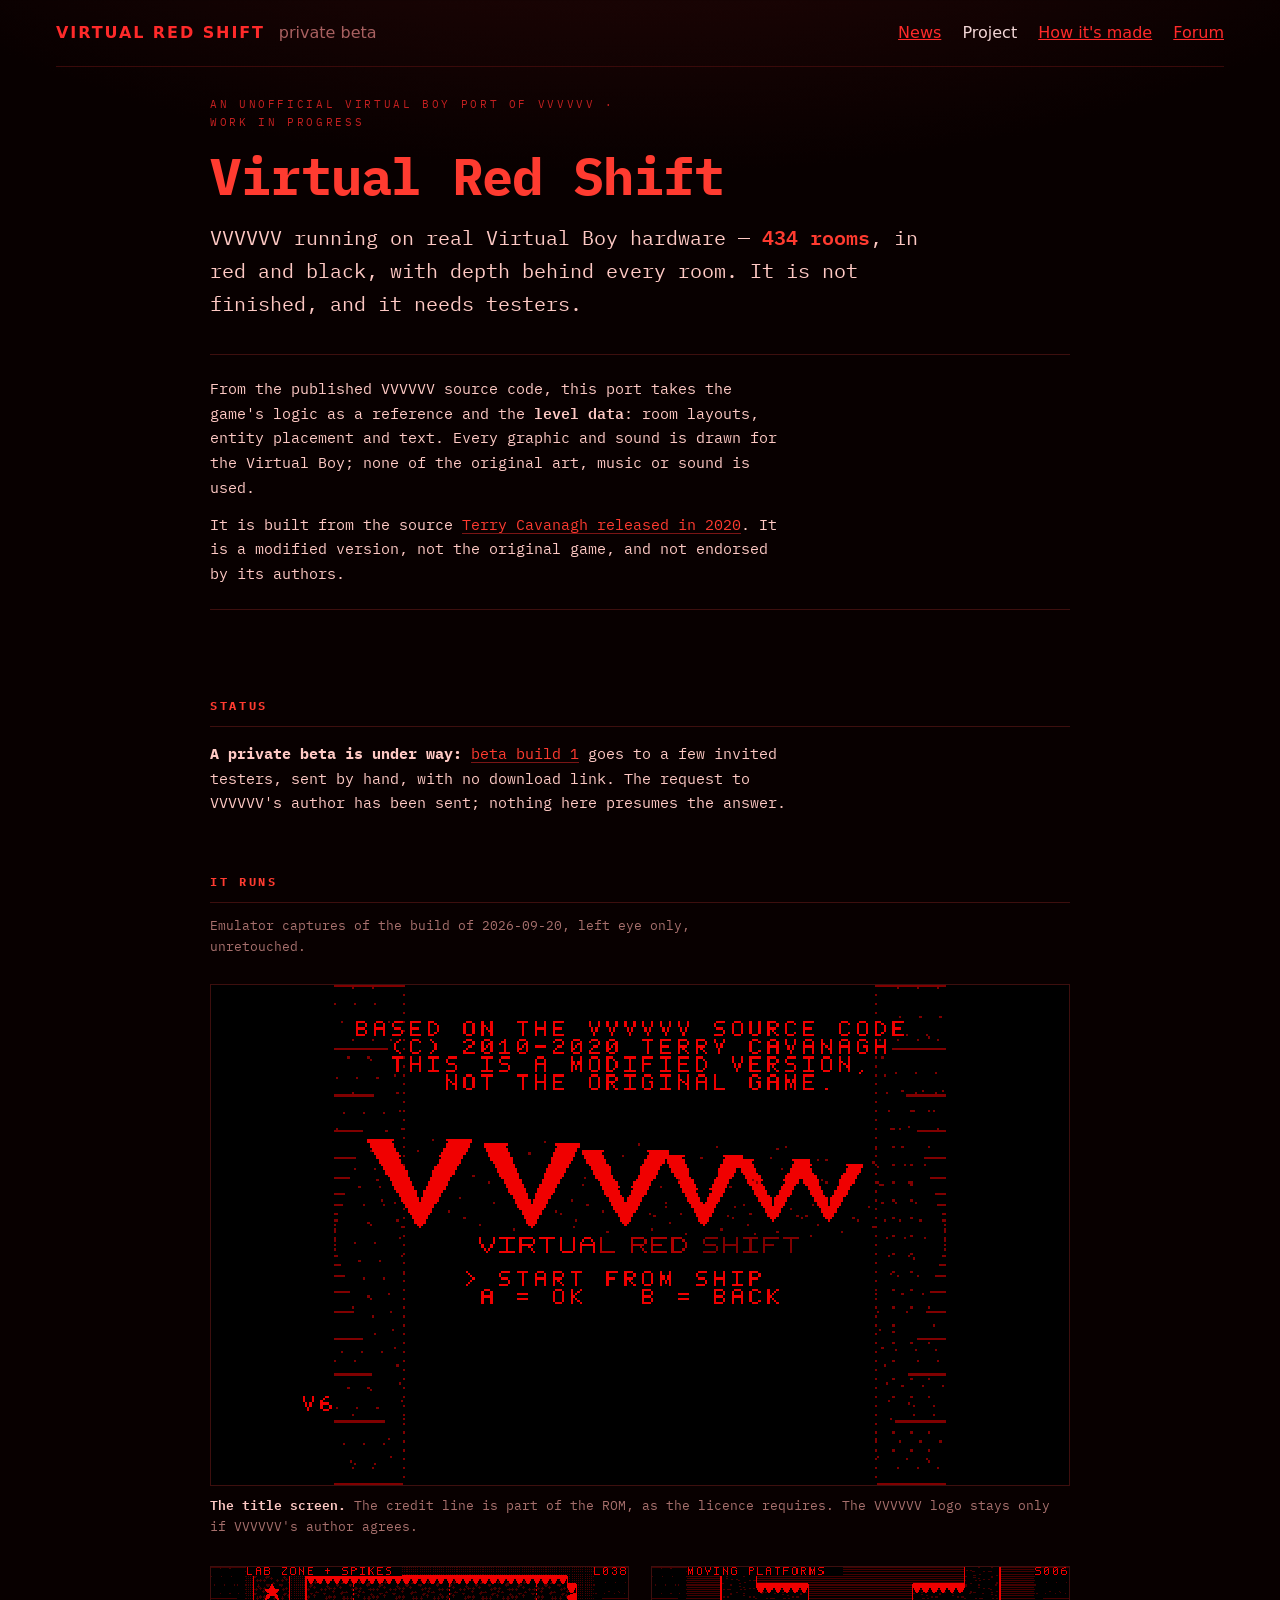
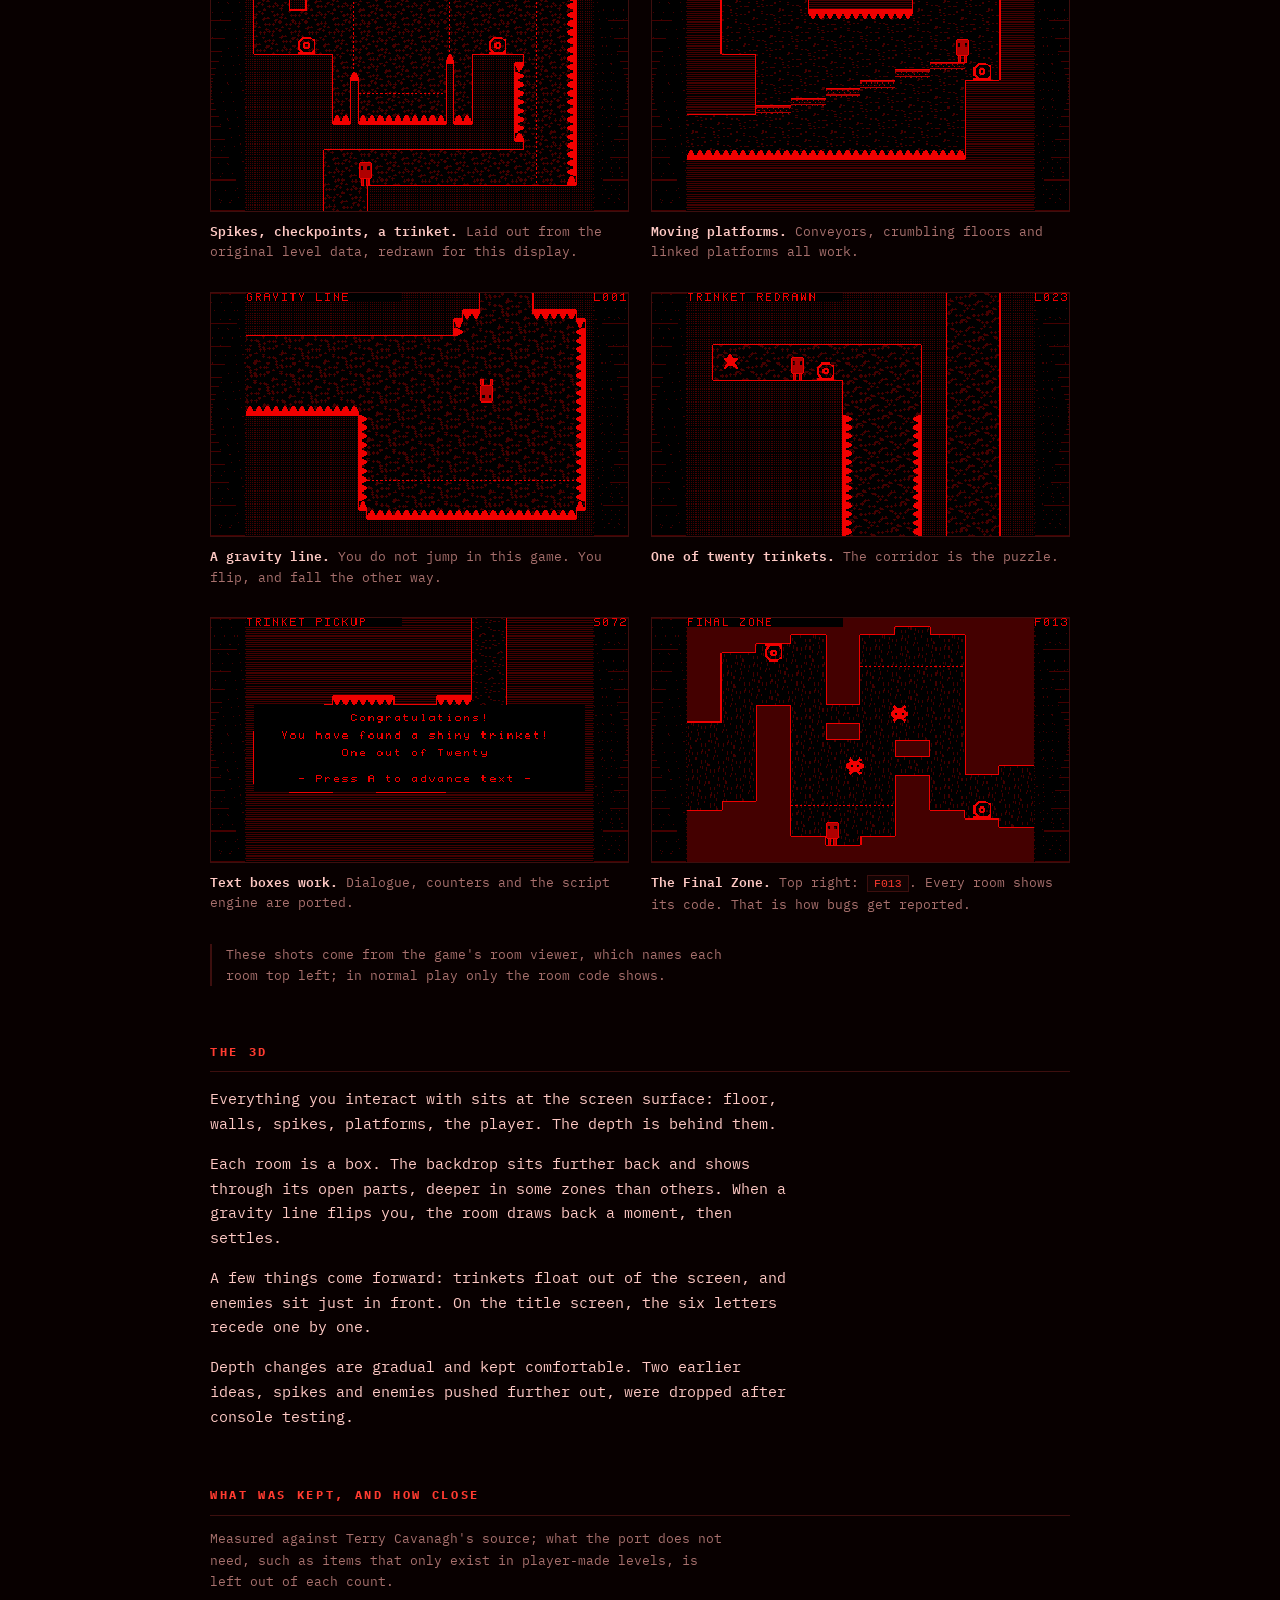
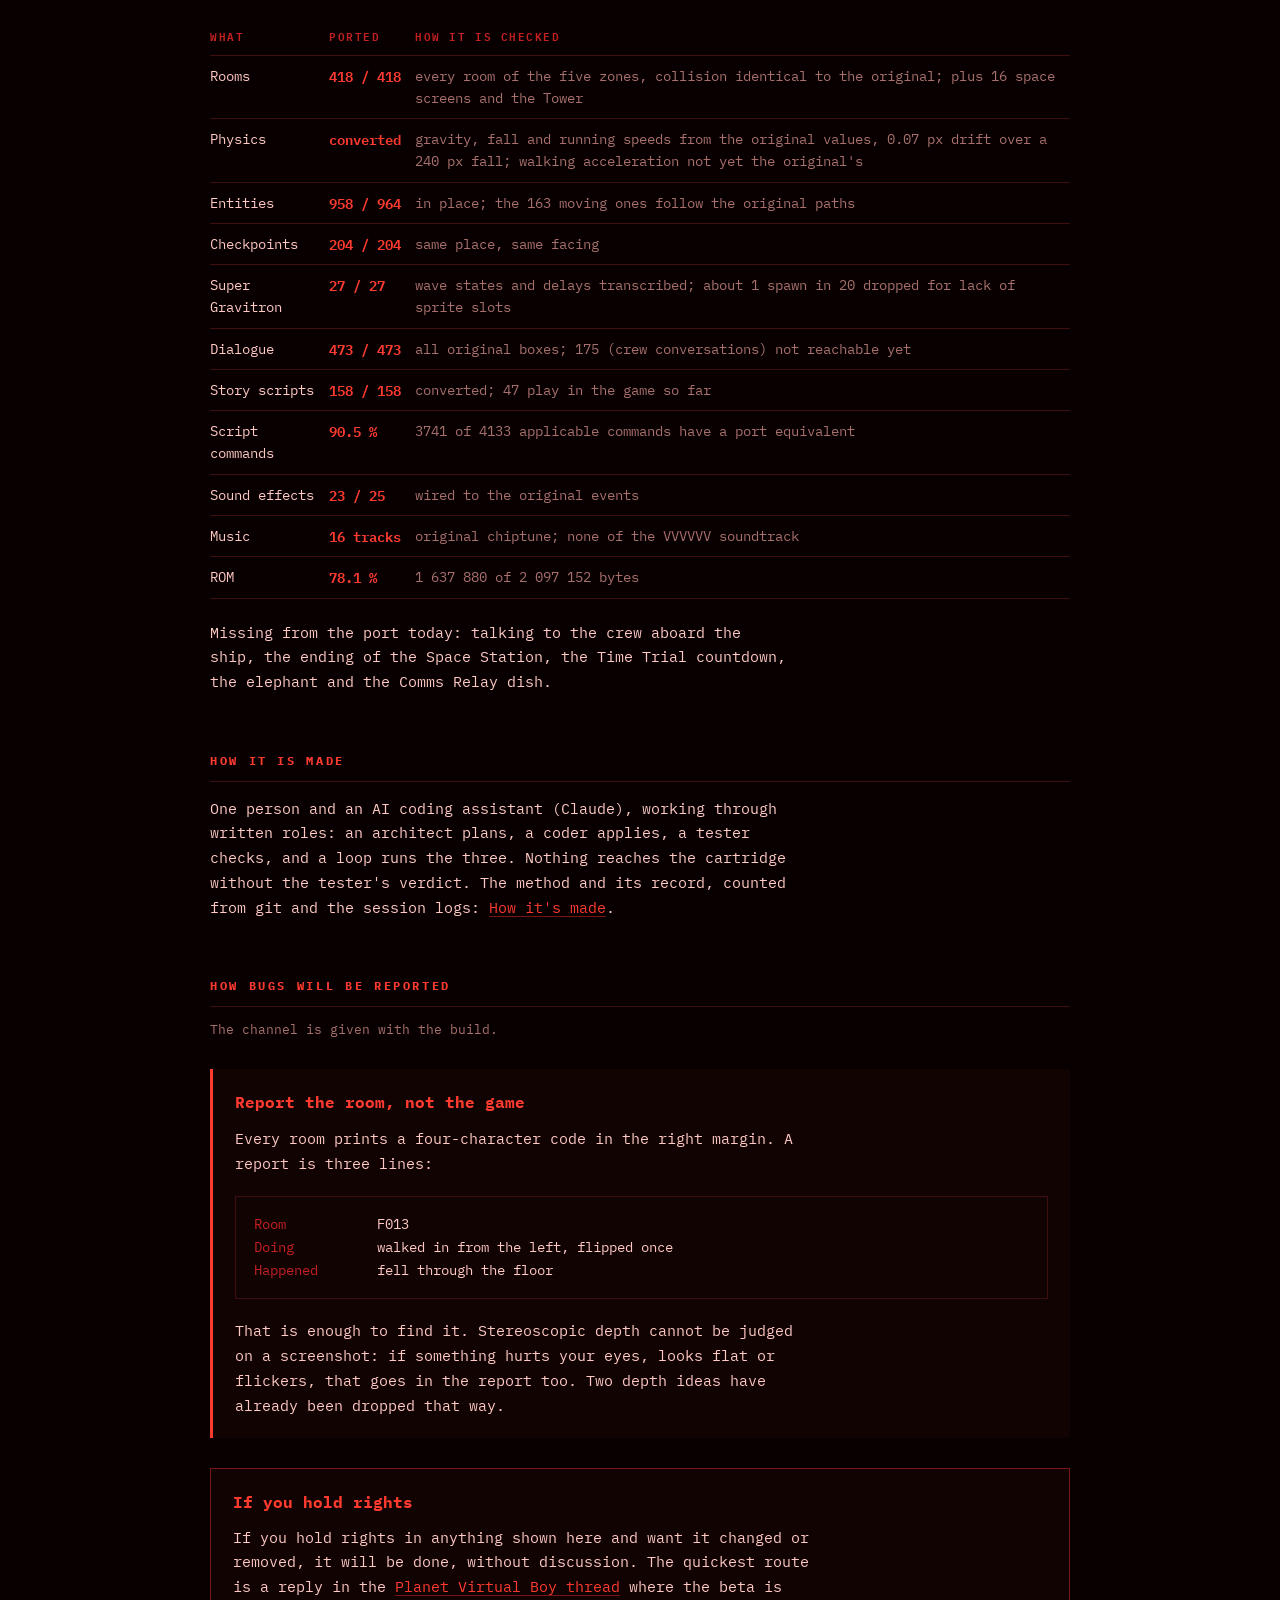
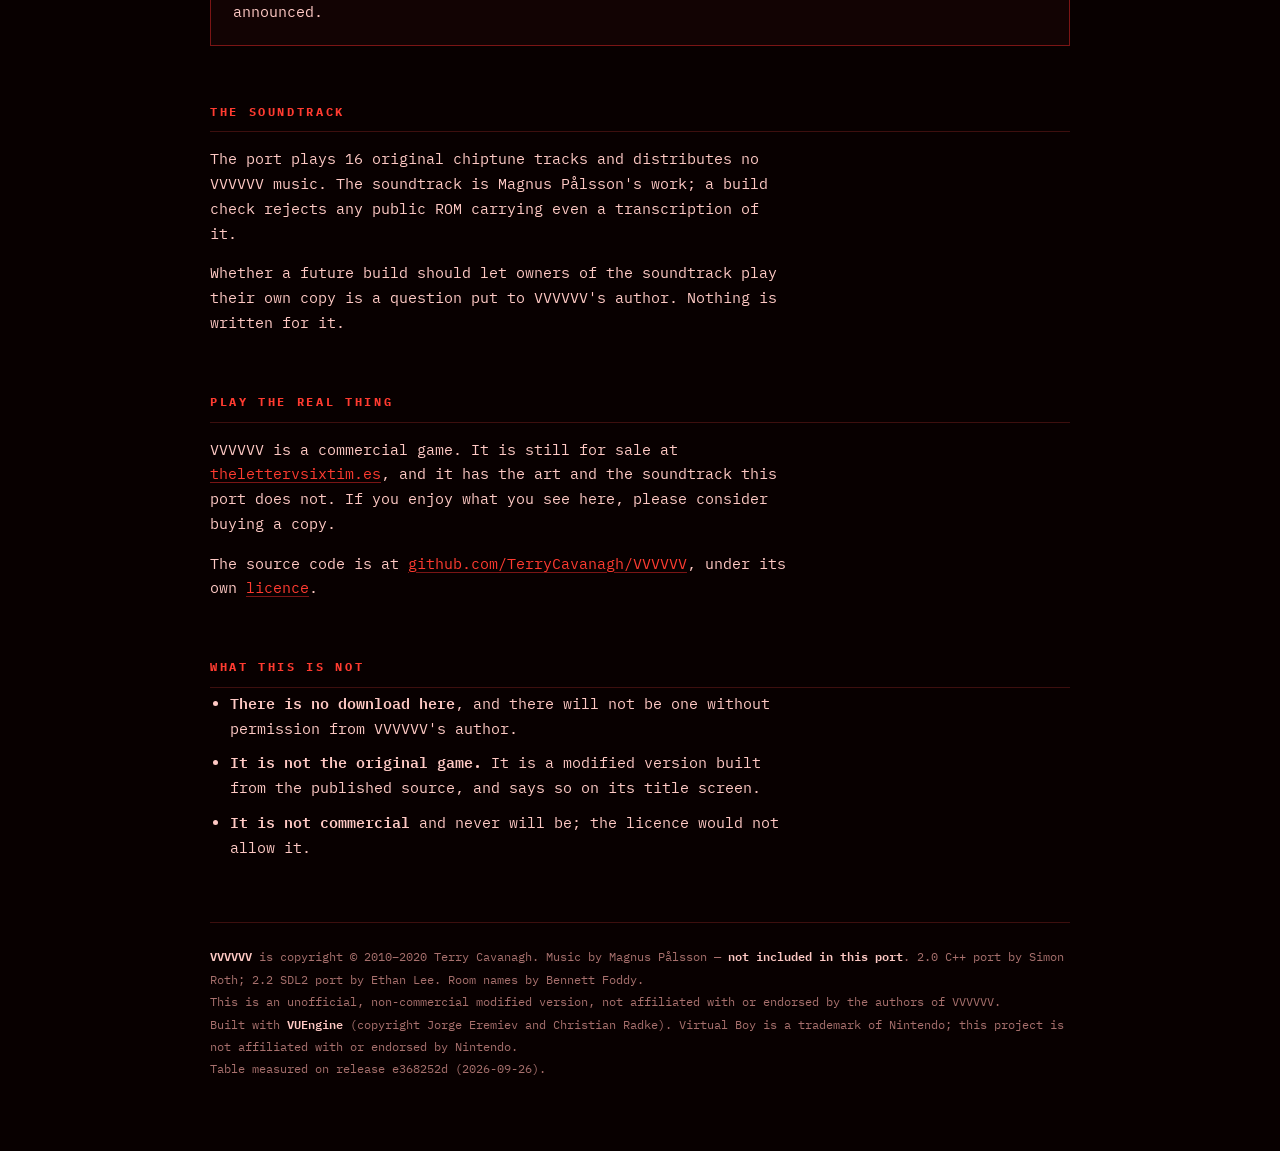
==== commit cfb2dd49: "What was kept, measured against the original, and a How it's made page The project page now shows wh" ====
--- a/index.html
+++ b/index.html
@@ -101,11 +101,7 @@
          font-size:12px;color:var(--sourd);line-height:1.85}
   footer b{color:var(--pale);font-weight:600}
 
-  /* LA BARRE COMMUNE (lot B2, 2026-09-26) -- valeurs RECOPIEES de RedShiftBeta/front/
-     style.css (.bandeau, .marque, nav a), pas imitees : la barre doit etre la meme au
-     pixel pres sur les trois pages. Largeur FIXE, centree sur l'ecran : celle de la page
-     beta la plus large (75rem moins deux gouttieres), pour que le menu ne saute pas d'une
-     page a l'autre. liens_audit (f) verifie qu'elle mene aux memes endroits. */
+  /* The shared menu bar: the same values as the beta style sheet, one fixed width centred on the screen. */
   header.bandeau{display:flex;flex-wrap:wrap;justify-content:space-between;align-items:baseline;
     gap:.5rem 1.5rem;padding:1.25rem 0;border-bottom:1px solid #3a0a0a;
     width:min(calc(75rem - 32px),calc(100vw - 32px));position:relative;left:50%;
@@ -126,14 +122,14 @@
 
 <header class="bandeau">
 <p class="marque"><a href="beta/index.html">VIRTUAL RED SHIFT</a> <span>private beta</span></p>
-<nav><a href="beta/news.html">News</a> <a href="./" aria-current="page">Project</a> <a href="https://www.virtual-boy.com/forums/t/beta-release-vvvvvv-red-shift/">Forum</a></nav>
+<nav><a href="beta/news.html">News</a> <a href="./" aria-current="page">Project</a> <a href="how.html">How it's made</a> <a href="https://www.virtual-boy.com/forums/t/beta-release-vvvvvv-red-shift/">Forum</a></nav>
 </header>
 
 <header>
   <p class="eyebrow">An unofficial Virtual Boy port of VVVVVV &middot; work in progress</p>
   <h1>Virtual Red Shift</h1>
   <p class="accroche">VVVVVV running on real Virtual Boy hardware &mdash; <b>434&nbsp;rooms</b>,
-  in red and black, on a console from 1995 that was never meant to scroll.
+  in red and black, with depth behind every room.
   It is not finished, and it needs testers.</p>
 
   <div class="source">
@@ -142,7 +138,7 @@
     graphic and sound is drawn for the Virtual Boy; none of the original art, music or
     sound is used.</p>
     <p>It is built from the source
-    <a href="https://github.com/TerryCavanagh/VVVVVV">Terry Cavanagh released in 2020</a>,
+    <a href="https://github.com/TerryCavanagh/VVVVVV">Terry Cavanagh released in 2020</a>.
     It is a modified version, not the original game, and not endorsed by its authors.</p>
   </div>
 </header>
@@ -157,7 +153,7 @@
 
 <figure><img src="[data-uri]" alt="Title screen">
 <figcaption><b>The title screen.</b> The credit line is part of the ROM, as the licence
-requires.</figcaption></figure>
+requires. The VVVVVV logo stays only if VVVVVV's author agrees.</figcaption></figure>
 
 <div class="duo">
   <figure><img src="[data-uri]" alt="A lab room full of spikes">
@@ -205,43 +201,38 @@
 <p>Depth changes are gradual and kept comfortable. Two earlier ideas, spikes and enemies
 pushed further out, were dropped after console testing.</p>
 
-<h2>Where it actually stands</h2>
-<p class="sub">Every number here is measured.</p>
+<h2 id="kept">What was kept, and how close</h2>
+<p class="sub">Measured against Terry Cavanagh's source; what the port does not need, such
+as items that only exist in player-made levels, is left out of each count.</p>
 
 <div class="tableau">
 <table>
-  <thead><tr><th>What</th><th>State</th><th>Detail</th></tr></thead>
+  <thead><tr><th>What</th><th>Ported</th><th>How it is checked</th></tr></thead>
   <tbody>
-    <tr><td>Rooms</td><td class="n">434</td><td class="s">the five zones, plus 16 space screens and the Tower</td></tr>
-    <tr><td>Entities</td><td class="n">956 / 969</td><td class="s">conveyors, crumbling platforms, the bus, linked platforms</td></tr>
-    <tr><td>The Gravitron</td><td class="n">yes</td><td class="s">transcribed state by state, 27 of 27</td></tr>
-    <tr><td>The Tower</td><td class="n">yes</td><td class="s">continuous vertical scrolling, its own data path</td></tr>
-    <tr><td>Time Trials</td><td class="n">6</td><td class="s">Super Gravitron and Secret Lab too</td></tr>
-    <tr><td>Story scenes</td><td class="n">158</td><td class="s">all in ROM</td></tr>
-    <tr><td>Script commands played</td><td class="n">89 %</td><td class="s">3685 of 4162; the rest are named no-ops</td></tr>
-    <tr><td>Sound effects</td><td class="n">23 / 28</td><td class="s">five have no event in the port</td></tr>
+    <tr><td>Rooms</td><td class="n">418 / 418</td><td class="s">every room of the five zones, collision identical to the original; plus 16 space screens and the Tower</td></tr>
+    <tr><td>Physics</td><td class="n">converted</td><td class="s">gravity, fall and running speeds from the original values, 0.07 px drift over a 240 px fall; walking acceleration not yet the original's</td></tr>
+    <tr><td>Entities</td><td class="n">958 / 964</td><td class="s">in place; the 163 moving ones follow the original paths</td></tr>
+    <tr><td>Checkpoints</td><td class="n">204 / 204</td><td class="s">same place, same facing</td></tr>
+    <tr><td>Super Gravitron</td><td class="n">27 / 27</td><td class="s">wave states and delays transcribed; about 1 spawn in 20 dropped for lack of sprite slots</td></tr>
+    <tr><td>Dialogue</td><td class="n">473 / 473</td><td class="s">all original boxes; 175 (crew conversations) not reachable yet</td></tr>
+    <tr><td>Story scripts</td><td class="n">158 / 158</td><td class="s">converted; 47 play in the game so far</td></tr>
+    <tr><td>Script commands</td><td class="n">90.5 %</td><td class="s">3741 of 4133 applicable commands have a port equivalent</td></tr>
+    <tr><td>Sound effects</td><td class="n">23 / 25</td><td class="s">wired to the original events</td></tr>
     <tr><td>Music</td><td class="n">16 tracks</td><td class="s">original chiptune; none of the VVVVVV soundtrack</td></tr>
     <tr><td>ROM</td><td class="n">78.1 %</td><td class="s">1 637 880 of 2 097 152 bytes</td></tr>
   </tbody>
 </table>
 </div>
 
-<p style="margin-top:22px">These checks read the data and the ROM. How it plays is what
-the beta testers are for.</p>
+<p style="margin-top:22px">Missing from the port today: talking to the crew aboard the ship, the
+ending of the Space Station, the Time Trial countdown, the elephant and the Comms Relay
+dish.</p>
 
 <h2 id="how">How it is made</h2>
-<p>One person and an AI coding assistant (Claude), working through written roles
-(skills): an architect plans a change, a coder applies it, a tester checks the result. A
-loop runs the three in sequence, unattended. Nothing reaches the cartridge without the
-tester's verdict; 32 builds have passed it.</p>
-<p>Counted in git on 2026-09-26: 1,200 commits in 11 days, 258 on the
-busiest, 126 in the longest unbroken run (8.1 hours). More touch the checks
-(417) than the game (369). The roles were first written for an earlier Virtual
-Boy game, Virtual Breakout.</p>
-<p class="petit">To start your own: <a href="https://www.vuengine.dev/">VUEngine</a>,
-<a href="https://mednafen.github.io/">Mednafen</a>, the
-<a href="https://www.virtual-boy.com/forums/f/development/">Planet Virtual Boy development
-forum</a>, a flash cartridge.</p>
+<p>One person and an AI coding assistant (Claude), working through written roles: an
+architect plans, a coder applies, a tester checks, and a loop runs the three. Nothing
+reaches the cartridge without the tester's verdict. The method and its record, counted
+from git and the session logs: <a href="how.html">How it's made</a>.</p>
 
 <h2>How bugs will be reported</h2>
 <p class="sub">The channel is given with the build.</p>
@@ -271,11 +262,8 @@
 <p>The port plays 16 original chiptune tracks and distributes no VVVVVV music. The soundtrack is Magnus
 P&aring;lsson's work; a build check rejects any public ROM carrying even a transcription
 of it.</p>
-<p>ESSound streams audio from the cartridge's microSD card alongside the console's own
-sound, so a player who owns the soundtrack could point it at their own copy. Nothing is
-written for it yet and the hardware is not out.</p>
-<p class="petit"><a href="https://www.mrcart.info/">MrCart&nbsp;128</a> by
-Mr&nbsp;Flower: 128&nbsp;Mbit, with its own audio path.</p>
+<p>Whether a future build should let owners of the soundtrack play their own copy is a
+question put to VVVVVV's author. Nothing is written for it.</p>
 
 <h2>Play the real thing</h2>
 <p>VVVVVV is a commercial game. It is still for sale at
@@ -306,8 +294,7 @@
   Built with <b>VUEngine</b> (copyright Jorge Eremiev and Christian Radke). Virtual Boy
   is a trademark of Nintendo; this project is not affiliated with or endorsed by
   Nintendo.<br>
-  Table measured on release e368252d (2026-09-26); its first five rows on the build of
-  2026-09-20.
+  Table measured on release e368252d (2026-09-26).
 </footer>
 
 </div>
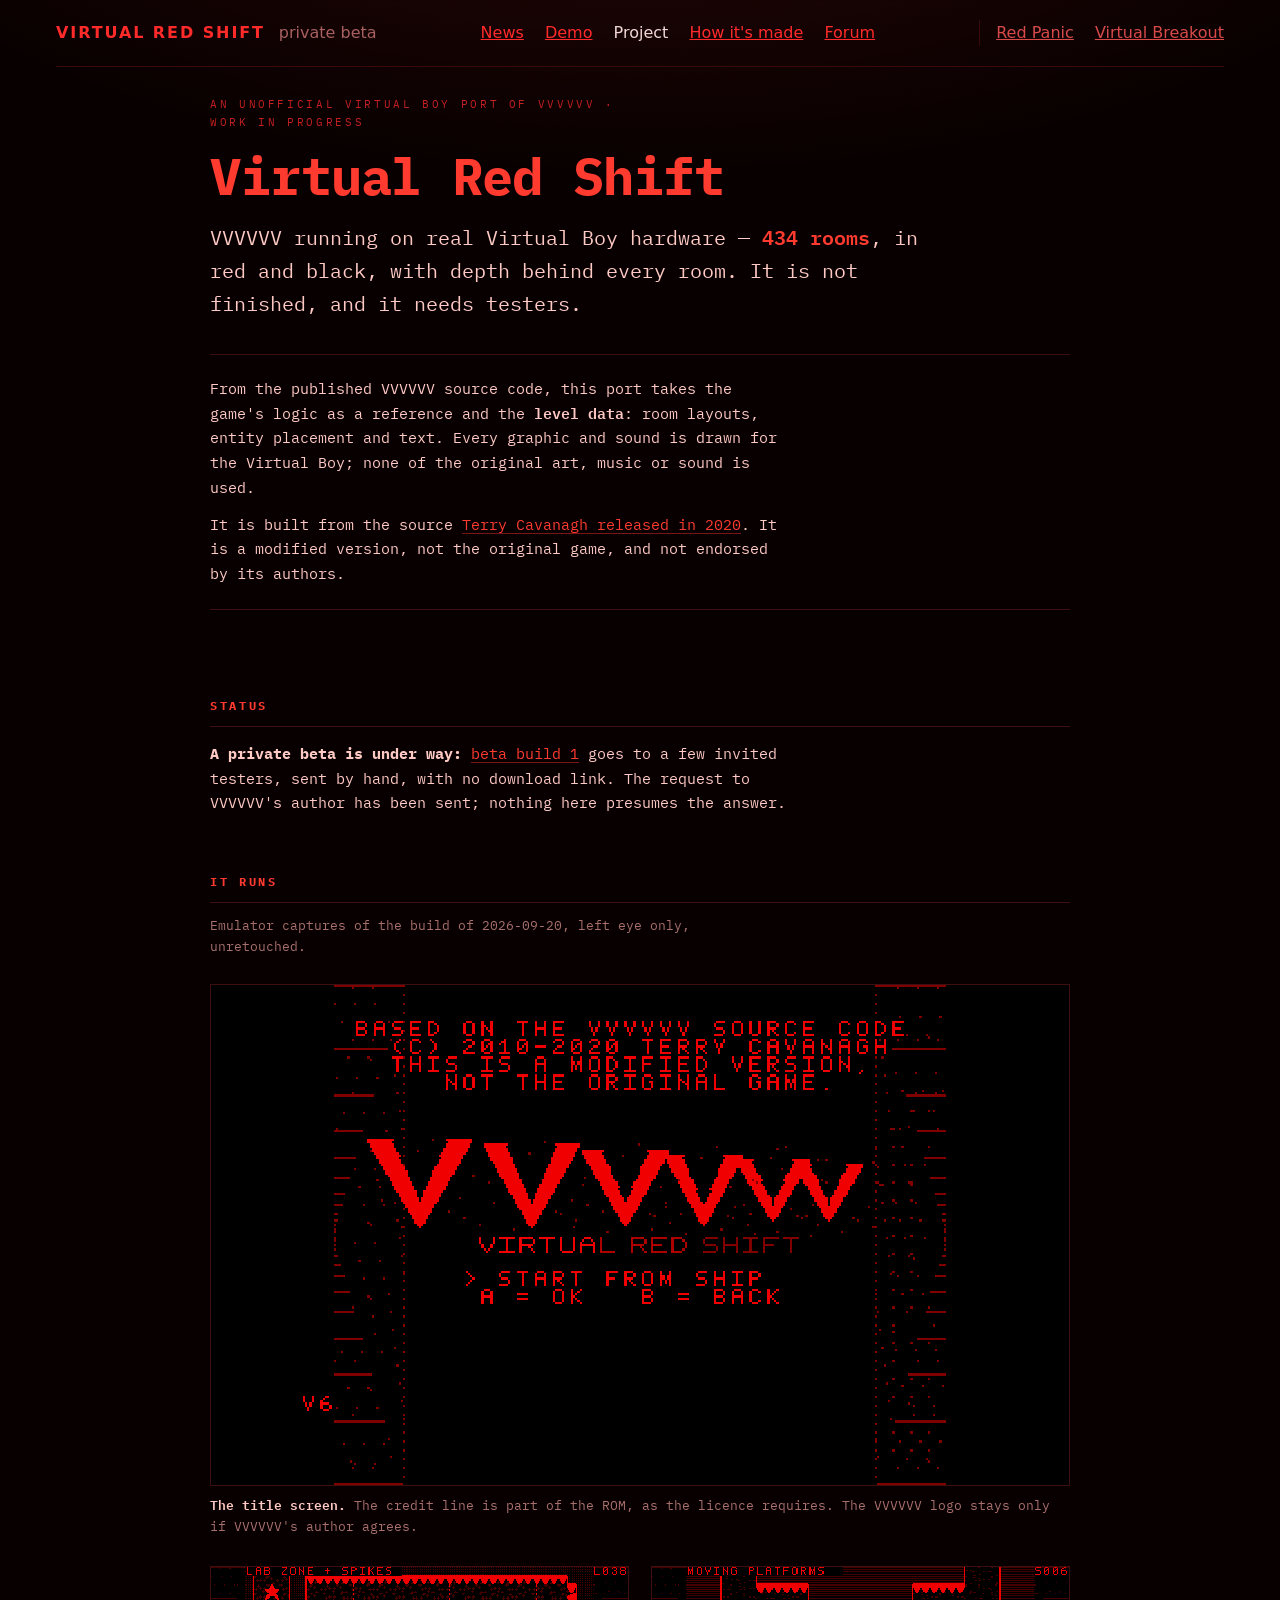
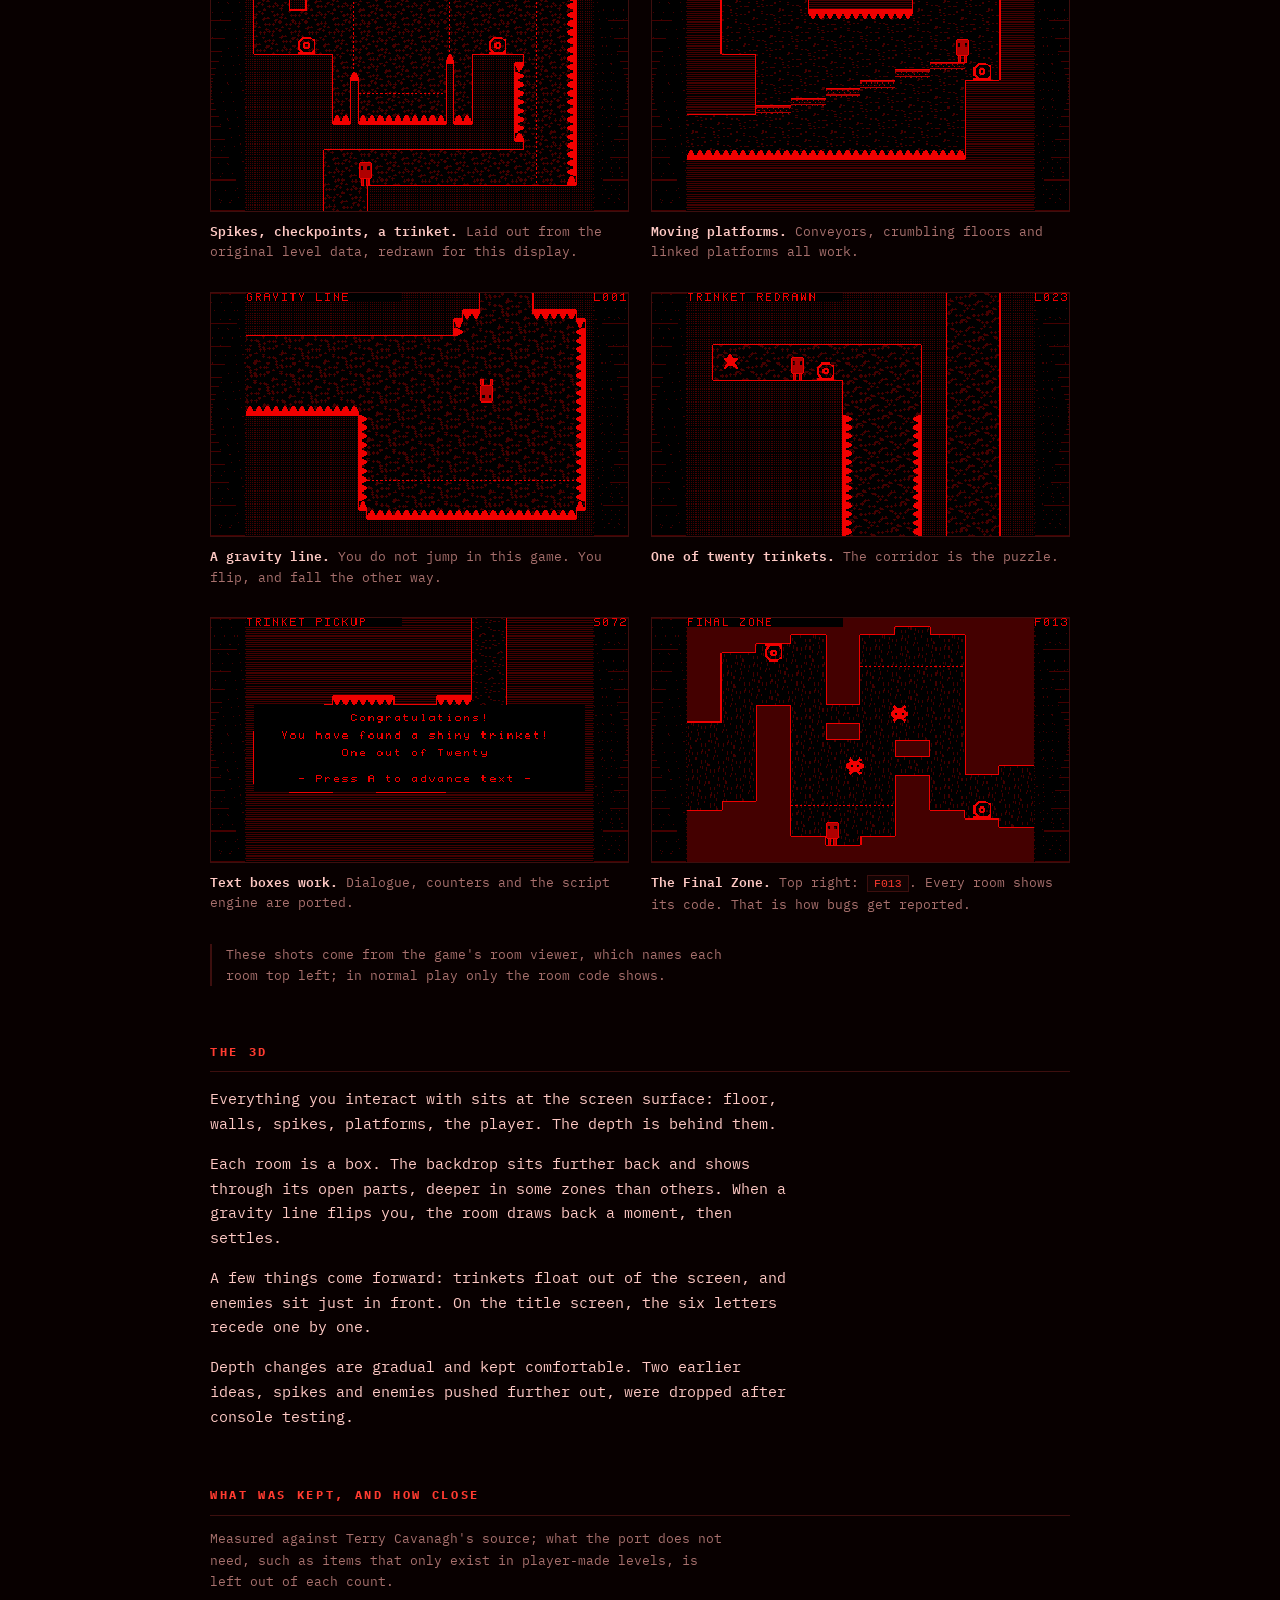
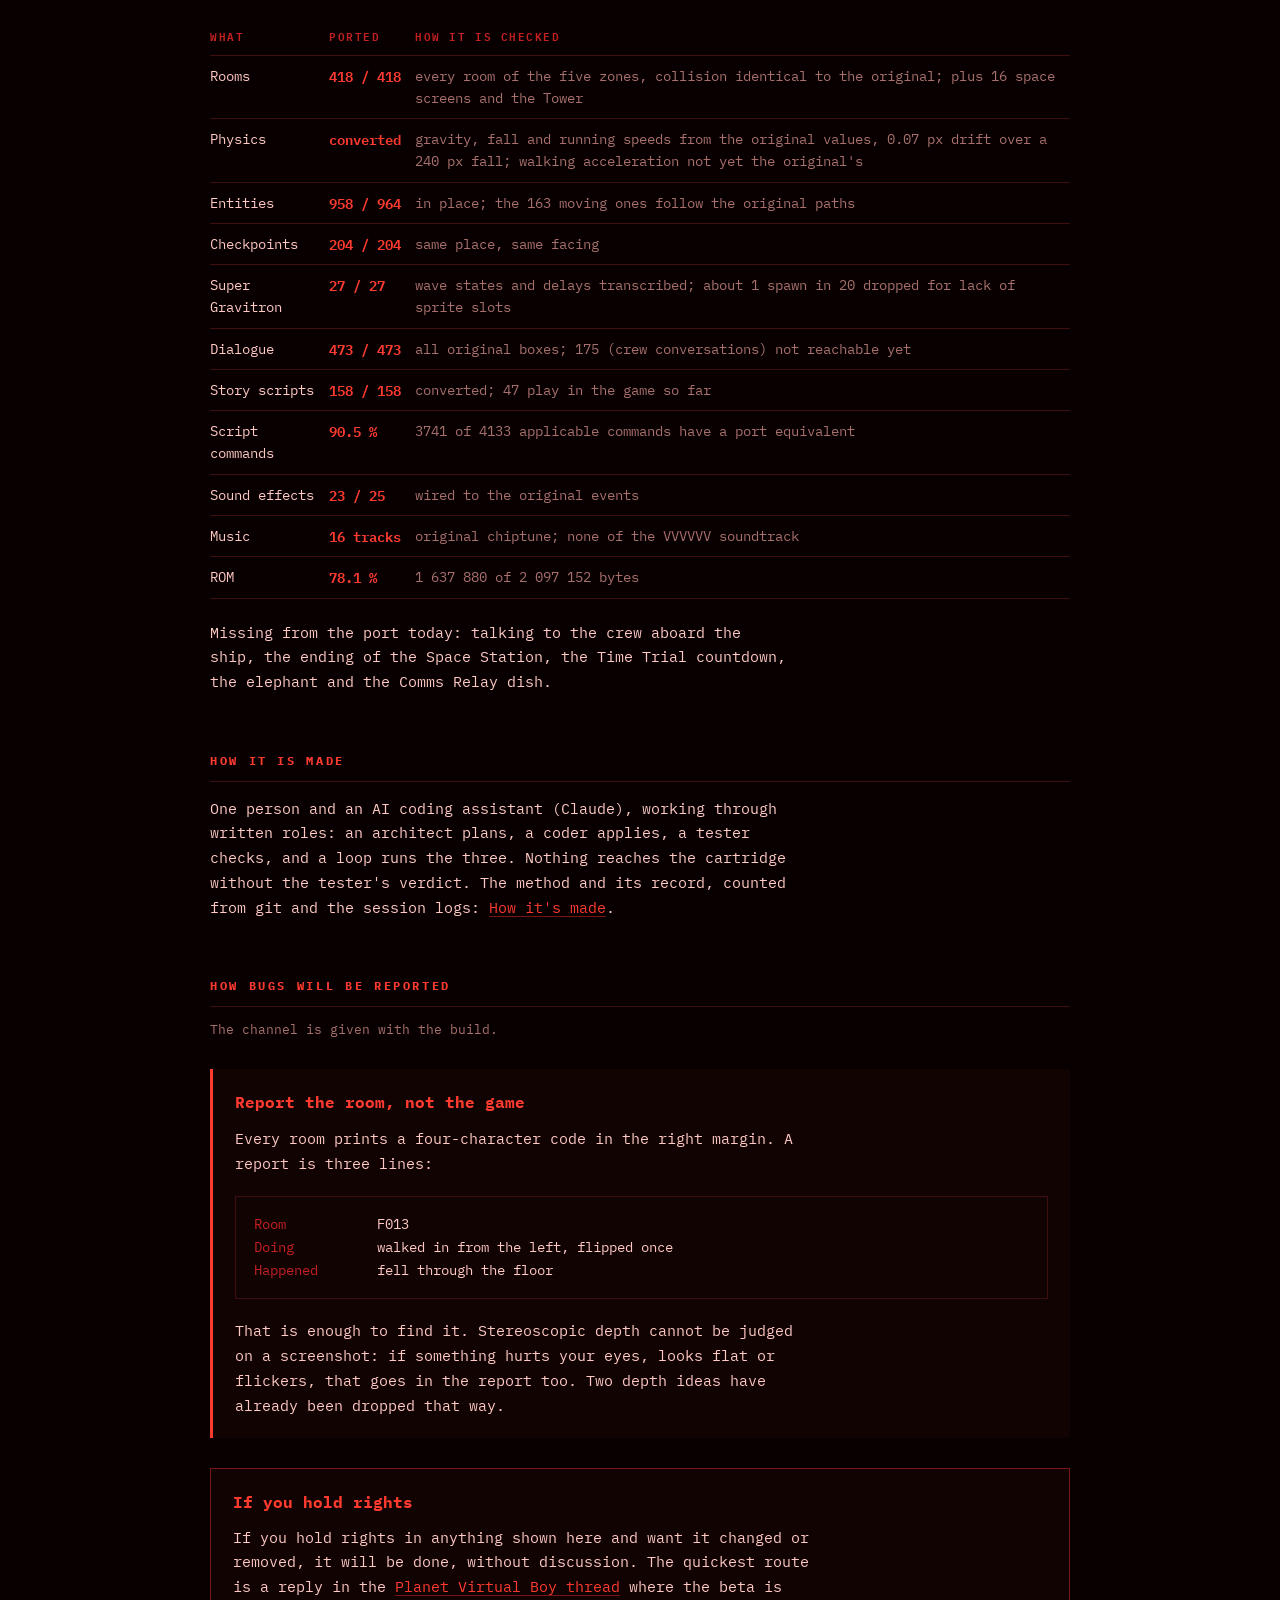
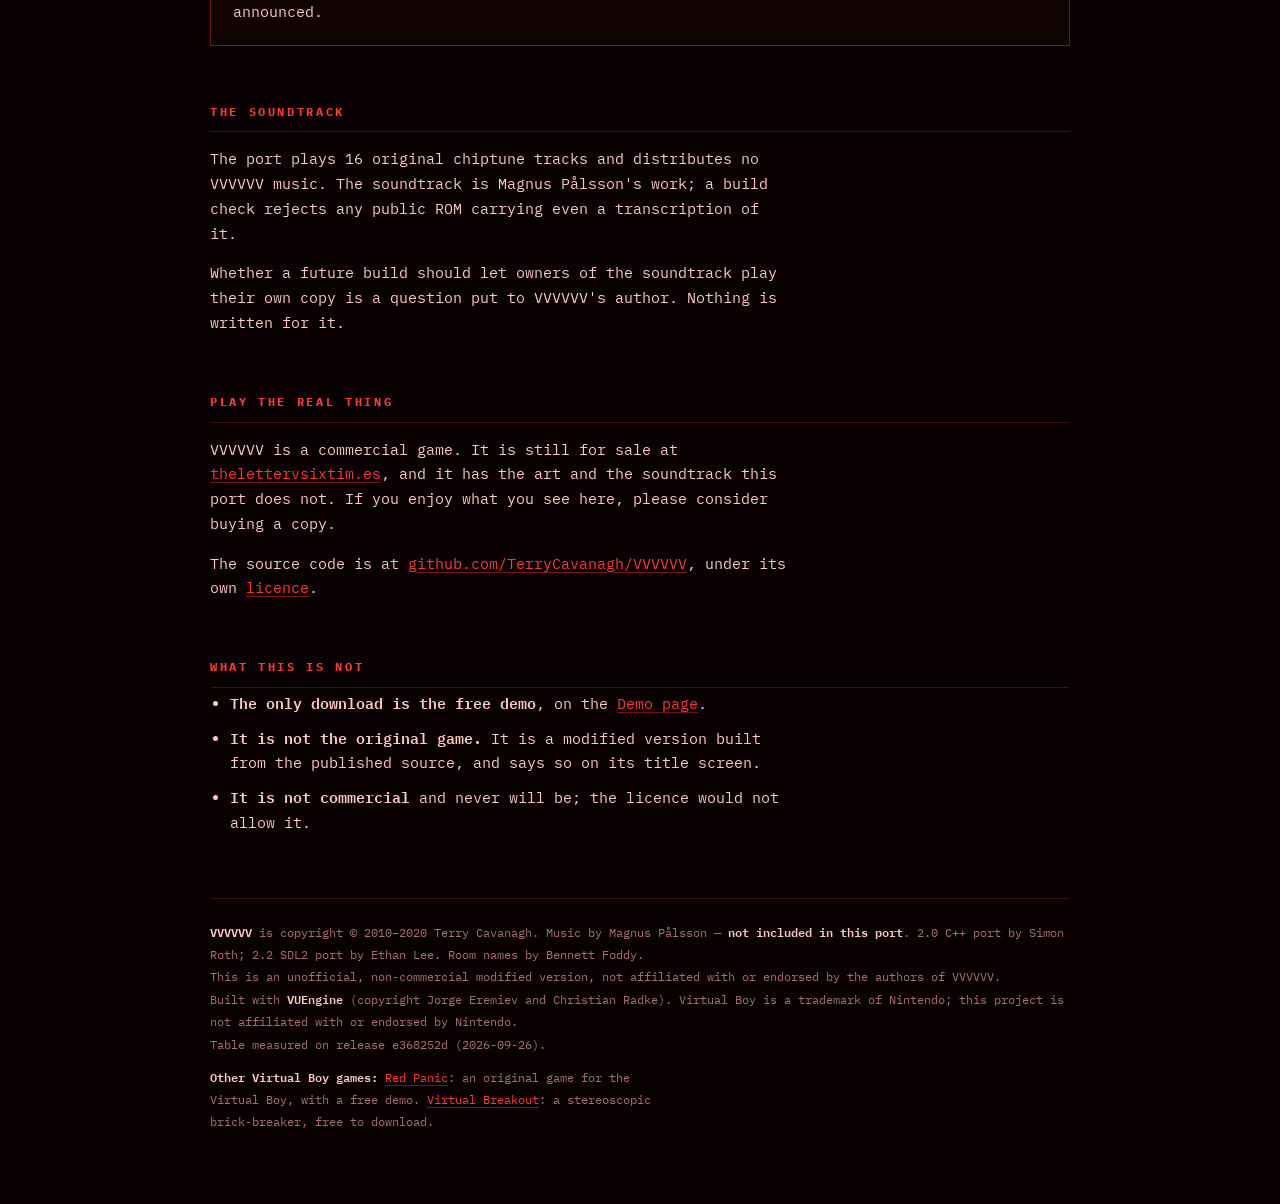
==== commit 907bb32d: "The demo: a Demo page with its teaser and the download, a dated news item, the other games One ROM i" ====
--- a/index.html
+++ b/index.html
@@ -115,6 +115,10 @@
   .bandeau nav a{margin-right:1rem}
   .bandeau nav a:last-child{margin-right:0}
   .bandeau nav a[aria-current]{color:#f2d6d6;text-decoration:none}
+  /* The other games of the player after the tabs (AUTRES), a thin rule before them. */
+  .bandeau nav.jeux{padding-left:1rem;border-left:1px solid #3a0a0a}
+  .bandeau nav.jeux a{color:#d84a4a}
+  footer .autres{margin:10px 0 0}
 </style>
 </head>
 <body>
@@ -122,7 +126,8 @@
 
 <header class="bandeau">
 <p class="marque"><a href="beta/index.html">VIRTUAL RED SHIFT</a> <span>private beta</span></p>
-<nav><a href="beta/news.html">News</a> <a href="./" aria-current="page">Project</a> <a href="how.html">How it's made</a> <a href="https://www.virtual-boy.com/forums/t/beta-release-vvvvvv-red-shift/">Forum</a></nav>
+<nav><a href="beta/news.html">News</a> <a href="demo/">Demo</a> <a href="./" aria-current="page">Project</a> <a href="how.html">How it's made</a> <a href="https://www.virtual-boy.com/forums/t/beta-release-vvvvvv-red-shift/">Forum</a></nav>
+<nav class="jeux" aria-label="Other Virtual Boy games"><a href="https://czarh85.github.io/red-panic/">Red Panic</a> <a href="https://czarh85.github.io/virtual-breakout/">Virtual Breakout</a></nav>
 </header>
 
 <header>
@@ -277,8 +282,7 @@
 
 <h2>What this is not</h2>
 <ul>
-  <li><b>There is no download here</b>, and there will not be one without permission
-  from VVVVVV's author.</li>
+  <li><b>The only download is the free demo</b>, on the <a href="demo/">Demo page</a>.</li>
   <li><b>It is not the original game.</b> It is a modified version built from the
   published source, and says so on its title screen.</li>
   <li><b>It is not commercial</b> and never will be; the licence would not allow it.</li>
@@ -295,6 +299,7 @@
   is a trademark of Nintendo; this project is not affiliated with or endorsed by
   Nintendo.<br>
   Table measured on release e368252d (2026-09-26).
+  <p class="autres"><b>Other Virtual Boy games:</b> <a href="https://czarh85.github.io/red-panic/">Red Panic</a>: an original game for the Virtual Boy, with a free demo. <a href="https://czarh85.github.io/virtual-breakout/">Virtual Breakout</a>: a stereoscopic brick-breaker, free to download.</p>
 </footer>
 
 </div>
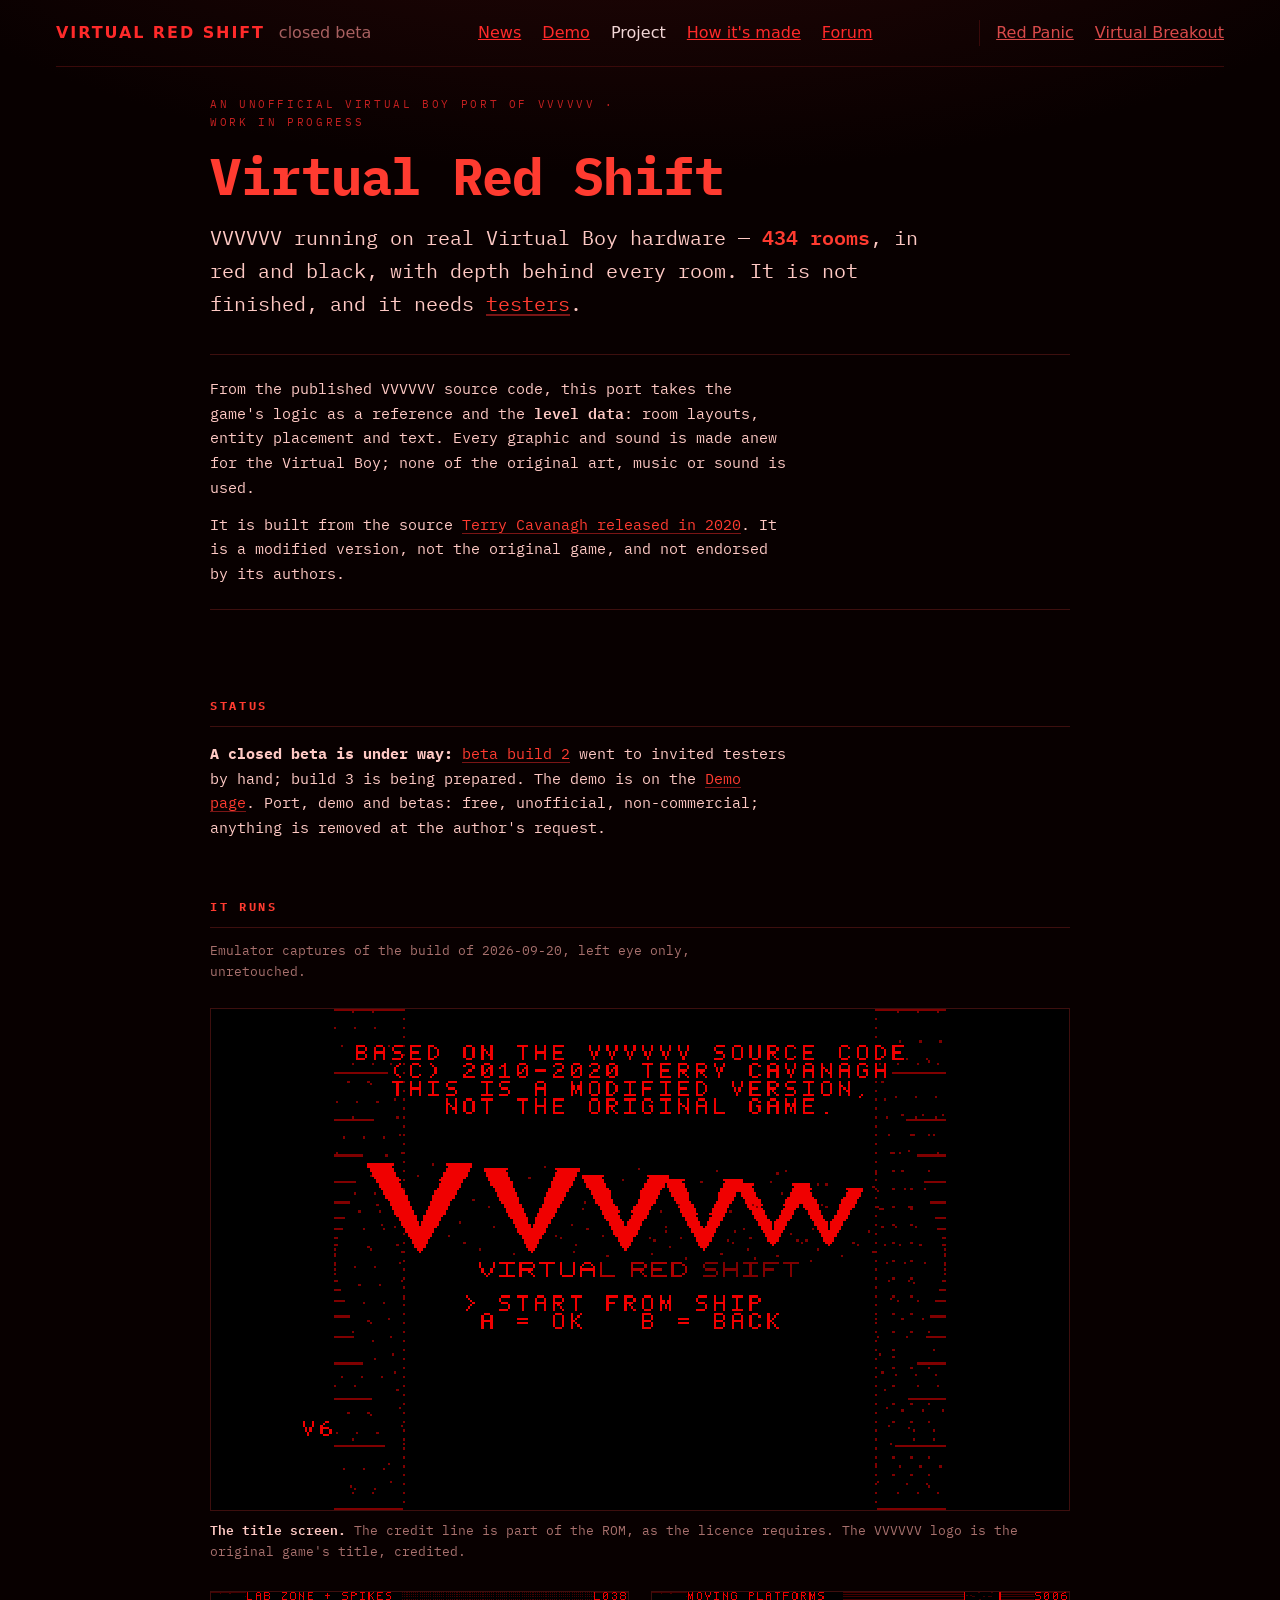
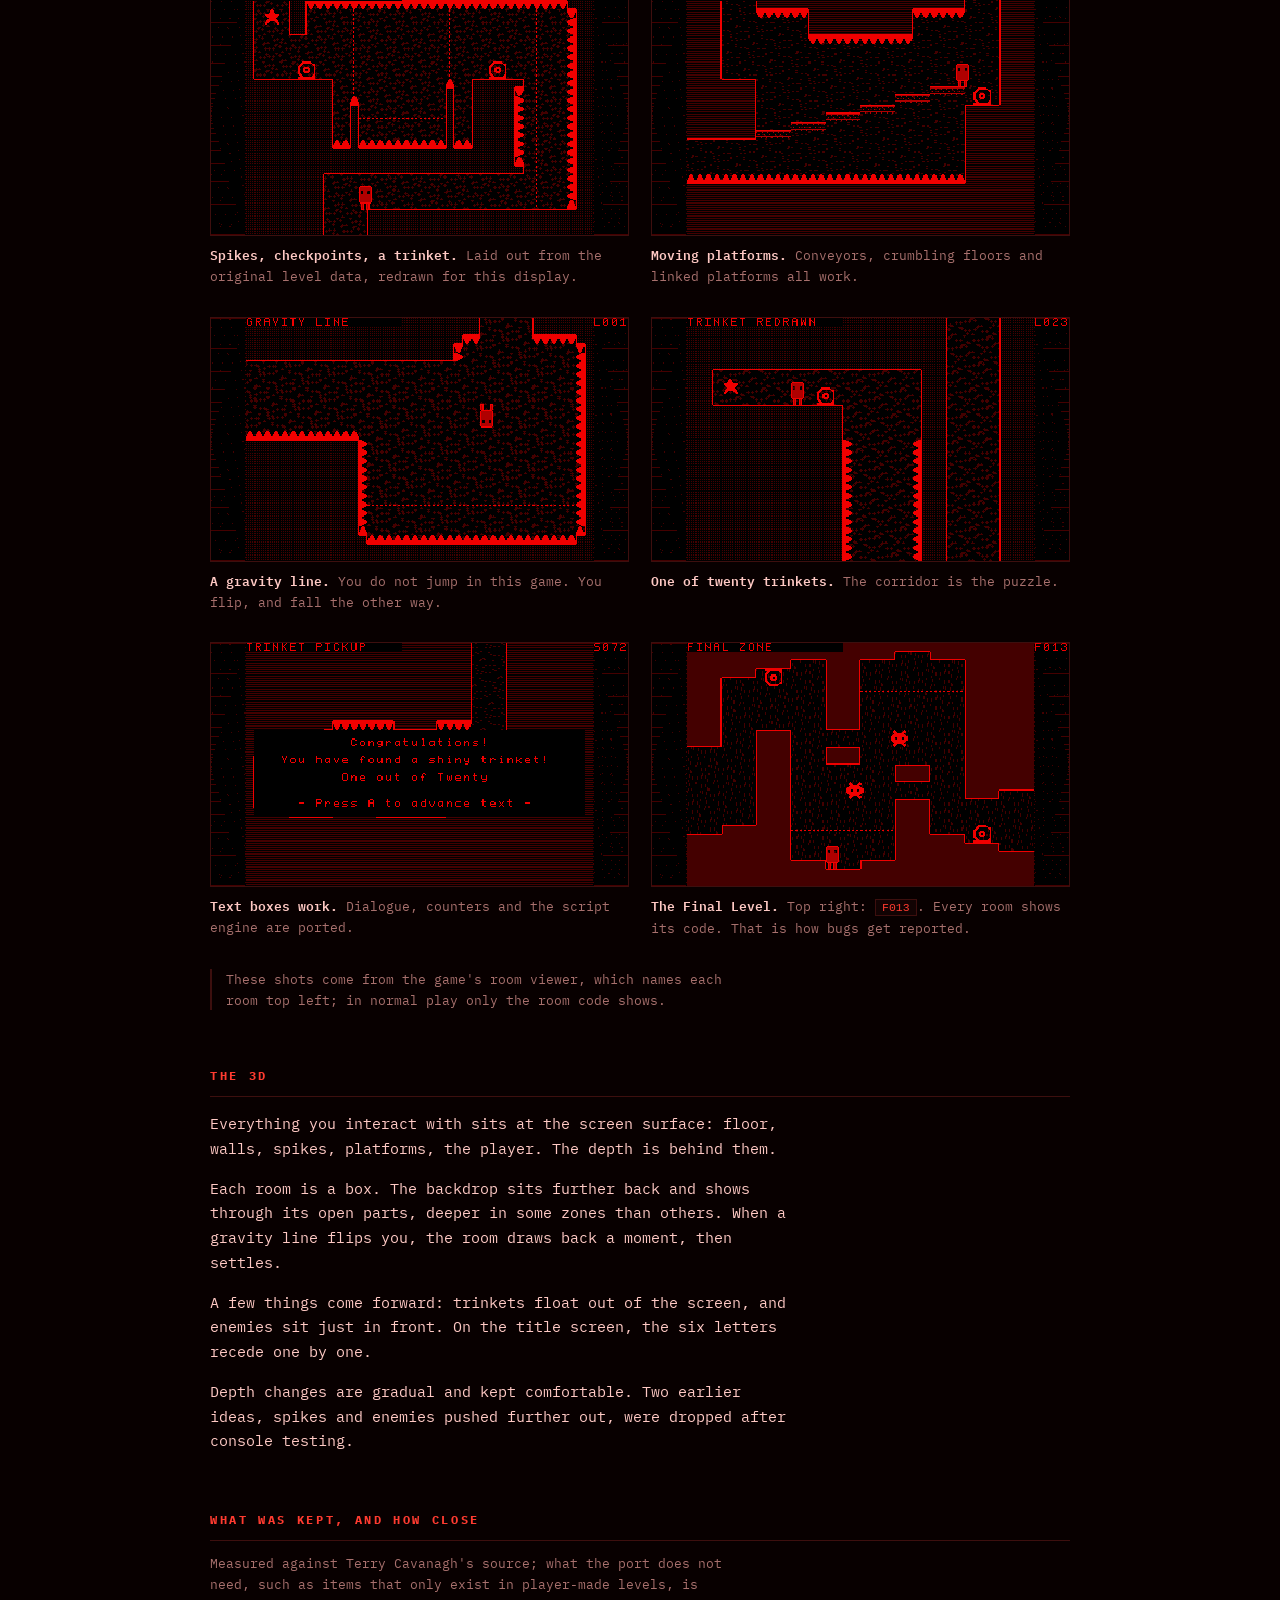
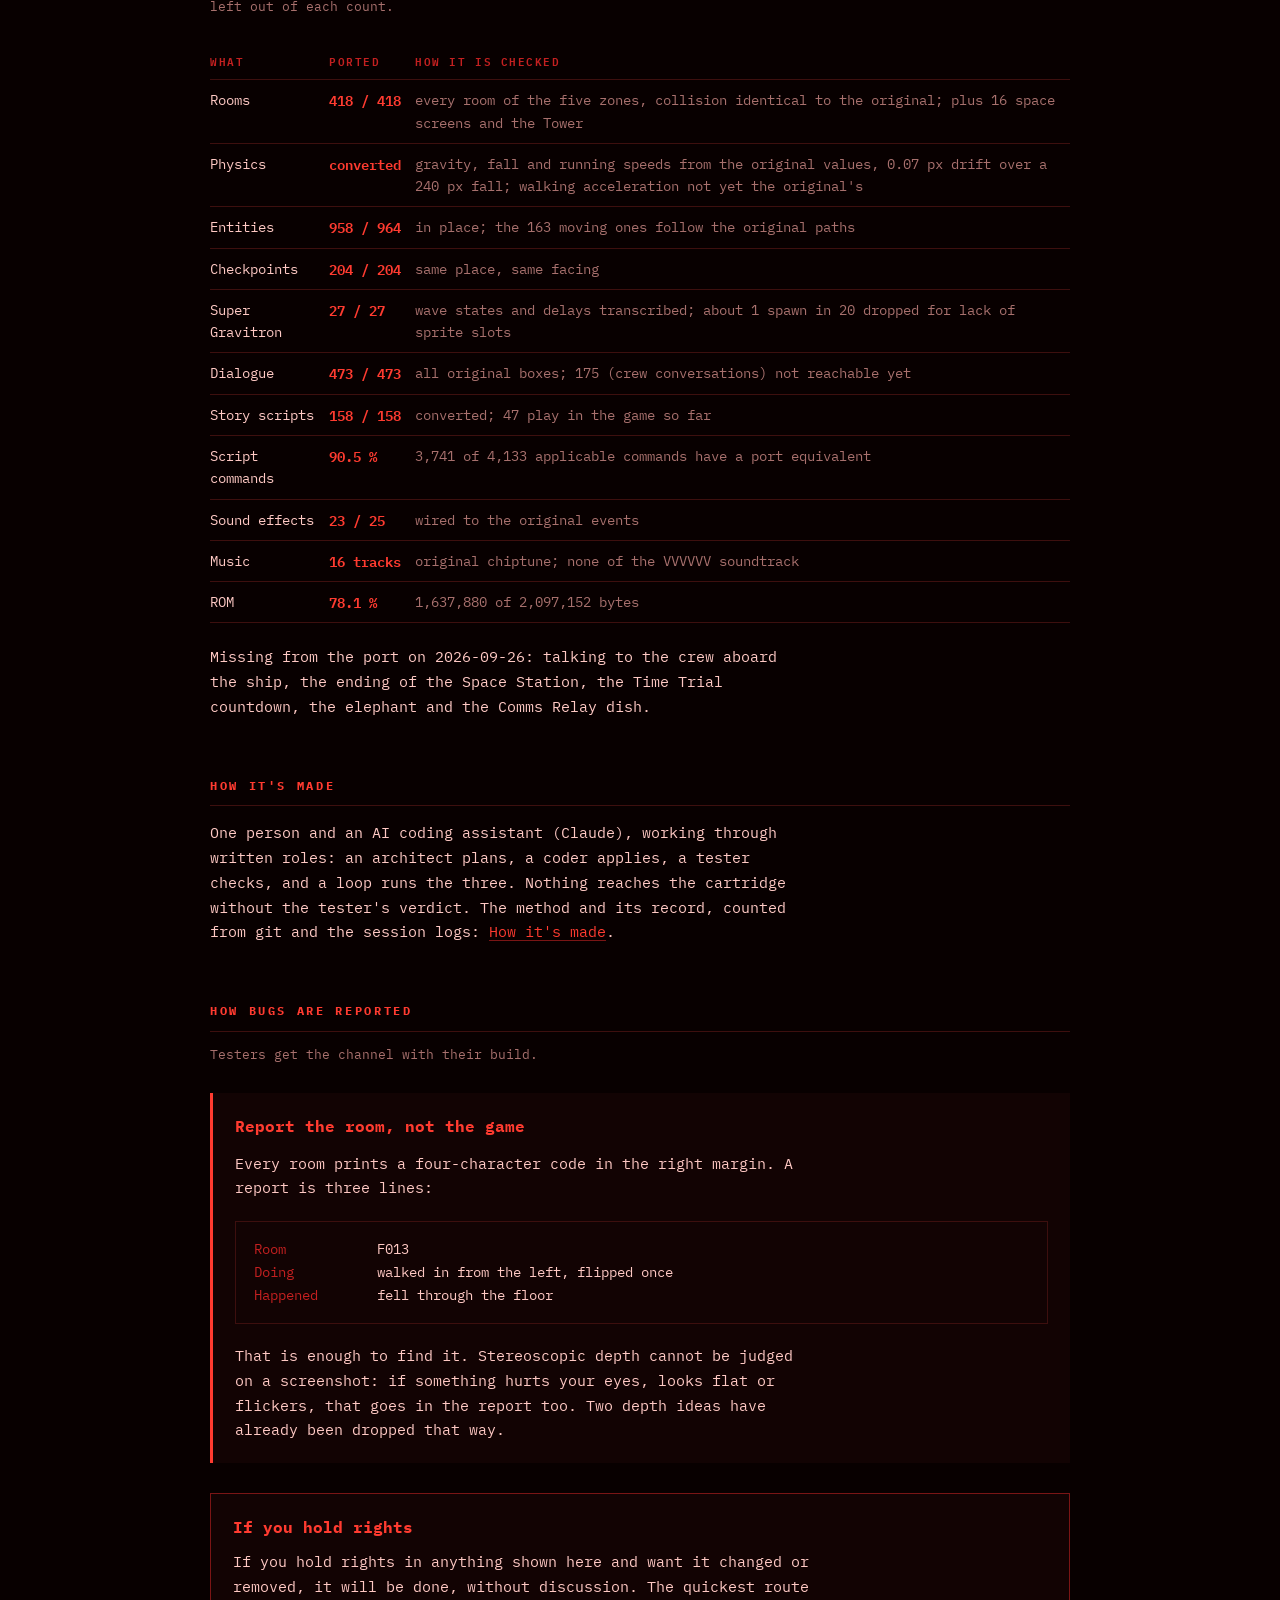
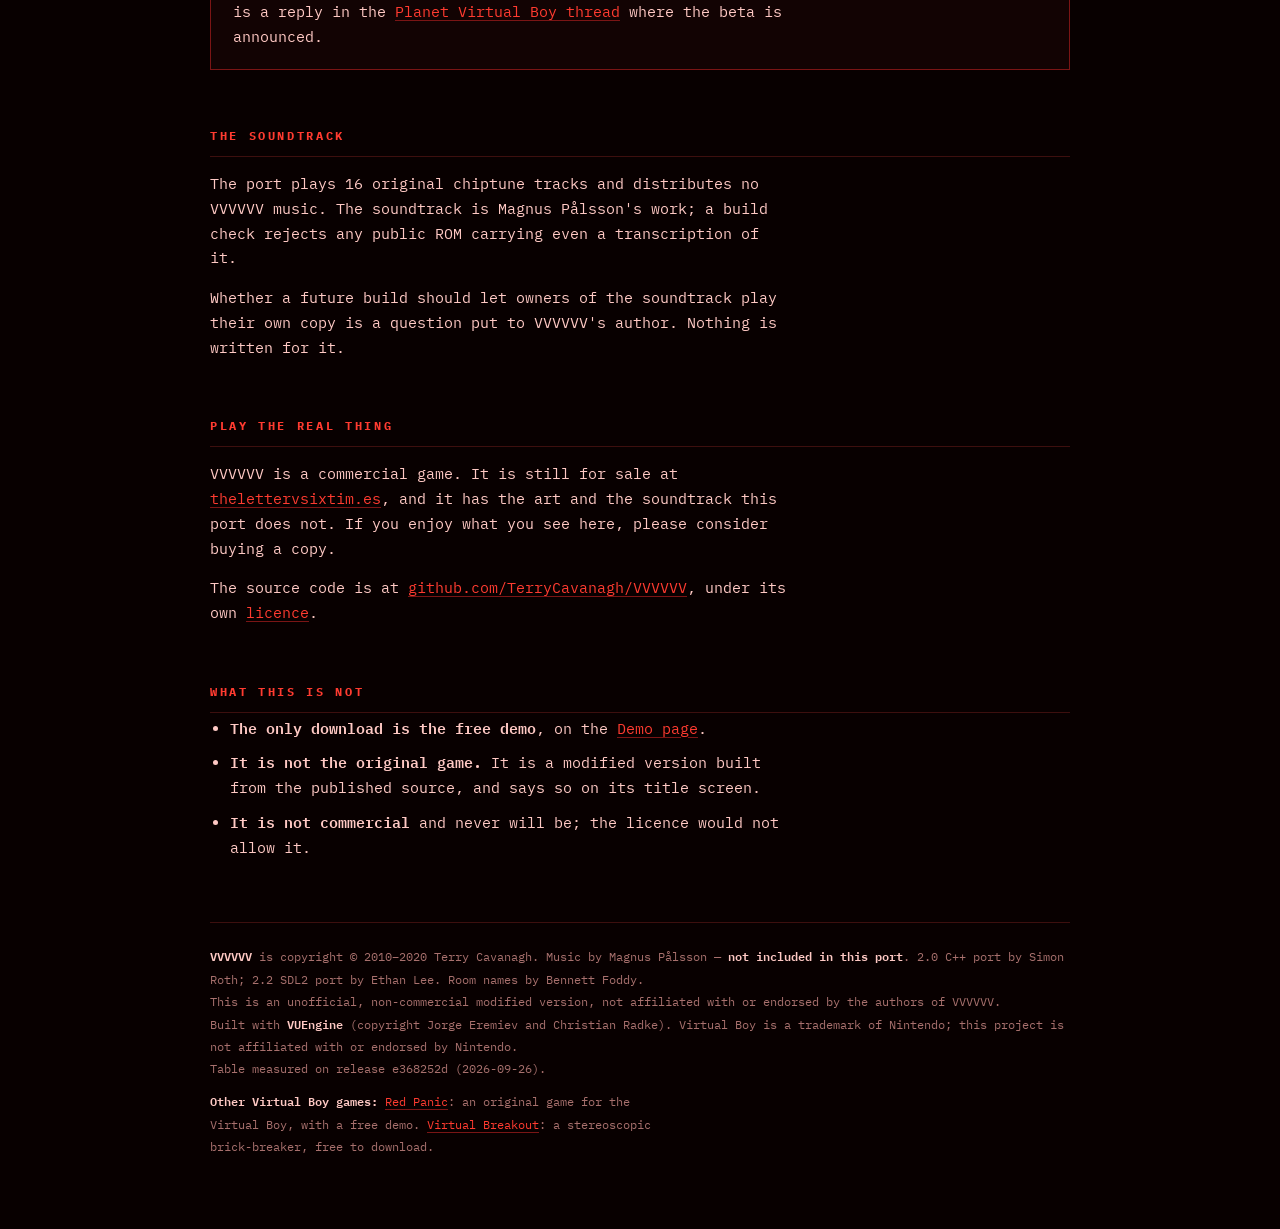
==== commit d7fe8187: "Proofreading of every page, and the title logo sentences made true The VVVVVV logo is the original g" ====
--- a/index.html
+++ b/index.html
@@ -17,7 +17,7 @@
   img{max-width:100%}
   [hidden]{display:none!important}
 </style>
-<title>Virtual Red Shift</title>
+<title>VIRTUAL RED SHIFT</title>
 <link rel="preconnect" href="https://fonts.googleapis.com">
 <link rel="preconnect" href="https://fonts.gstatic.com" crossorigin>
 <link rel="stylesheet" href="https://fonts.googleapis.com/css2?family=IBM+Plex+Mono:wght@400;500;600;700&display=swap">
@@ -125,7 +125,7 @@
 <div class="wrap">
 
 <header class="bandeau">
-<p class="marque"><a href="beta/index.html">VIRTUAL RED SHIFT</a> <span>private beta</span></p>
+<p class="marque"><a href="beta/index.html">VIRTUAL RED SHIFT</a> <span>closed beta</span></p>
 <nav><a href="beta/news.html">News</a> <a href="demo/">Demo</a> <a href="./" aria-current="page">Project</a> <a href="how.html">How it's made</a> <a href="https://www.virtual-boy.com/forums/t/beta-release-vvvvvv-red-shift/">Forum</a></nav>
 <nav class="jeux" aria-label="Other Virtual Boy games"><a href="https://czarh85.github.io/red-panic/">Red Panic</a> <a href="https://czarh85.github.io/virtual-breakout/">Virtual Breakout</a></nav>
 </header>
@@ -135,12 +135,12 @@
   <h1>Virtual Red Shift</h1>
   <p class="accroche">VVVVVV running on real Virtual Boy hardware &mdash; <b>434&nbsp;rooms</b>,
   in red and black, with depth behind every room.
-  It is not finished, and it needs testers.</p>
+  It is not finished, and it needs <a href="demo/#beta">testers</a>.</p>
 
   <div class="source">
     <p>From the published VVVVVV source code, this port takes the game's logic as a
     reference and the <b>level data</b>: room layouts, entity placement and text. Every
-    graphic and sound is drawn for the Virtual Boy; none of the original art, music or
+    graphic and sound is made anew for the Virtual Boy; none of the original art, music or
     sound is used.</p>
     <p>It is built from the source
     <a href="https://github.com/TerryCavanagh/VVVVVV">Terry Cavanagh released in 2020</a>.
@@ -149,16 +149,17 @@
 </header>
 
 <h2 id="status">Status</h2>
-<p><b>A private beta is under way:</b> <a href="beta/news.html#beta-build-1">beta build 1</a> goes to
-a few invited testers, sent by hand, with no download link. The
-request to VVVVVV's author has been sent; nothing here presumes the answer.</p>
+<p><b>A closed beta is under way:</b> <a href="beta/news.html#beta-build-2">beta build 2</a> went to
+invited testers by hand; build 3 is being prepared. The demo is on the
+<a href="demo/">Demo page</a>. Port, demo and betas: free, unofficial,
+non-commercial; anything is removed at the author's request.</p>
 
 <h2>It runs</h2>
 <p class="sub">Emulator captures of the build of 2026-09-20, left eye only, unretouched.</p>
 
 <figure><img src="[data-uri]" alt="Title screen">
 <figcaption><b>The title screen.</b> The credit line is part of the ROM, as the licence
-requires. The VVVVVV logo stays only if VVVVVV's author agrees.</figcaption></figure>
+requires. The VVVVVV logo is the original game's title, credited.</figcaption></figure>
 
 <div class="duo">
   <figure><img src="[data-uri]" alt="A lab room full of spikes">
@@ -184,8 +185,8 @@
   <figcaption><b>Text boxes work.</b> Dialogue, counters and the script engine are
   ported.</figcaption></figure>
 
-  <figure><img src="[data-uri]" alt="A room in the Final Zone">
-  <figcaption><b>The Final Zone.</b> Top right: <code>F013</code>. Every room shows its
+  <figure><img src="[data-uri]" alt="A room in the Final Level">
+  <figcaption><b>The Final Level.</b> Top right: <code>F013</code>. Every room shows its
   code. That is how bugs get reported.</figcaption></figure>
 </div>
 
@@ -221,26 +222,26 @@
     <tr><td>Super Gravitron</td><td class="n">27 / 27</td><td class="s">wave states and delays transcribed; about 1 spawn in 20 dropped for lack of sprite slots</td></tr>
     <tr><td>Dialogue</td><td class="n">473 / 473</td><td class="s">all original boxes; 175 (crew conversations) not reachable yet</td></tr>
     <tr><td>Story scripts</td><td class="n">158 / 158</td><td class="s">converted; 47 play in the game so far</td></tr>
-    <tr><td>Script commands</td><td class="n">90.5 %</td><td class="s">3741 of 4133 applicable commands have a port equivalent</td></tr>
+    <tr><td>Script commands</td><td class="n">90.5 %</td><td class="s">3,741 of 4,133 applicable commands have a port equivalent</td></tr>
     <tr><td>Sound effects</td><td class="n">23 / 25</td><td class="s">wired to the original events</td></tr>
     <tr><td>Music</td><td class="n">16 tracks</td><td class="s">original chiptune; none of the VVVVVV soundtrack</td></tr>
-    <tr><td>ROM</td><td class="n">78.1 %</td><td class="s">1 637 880 of 2 097 152 bytes</td></tr>
+    <tr><td>ROM</td><td class="n">78.1 %</td><td class="s">1,637,880 of 2,097,152 bytes</td></tr>
   </tbody>
 </table>
 </div>
 
-<p style="margin-top:22px">Missing from the port today: talking to the crew aboard the ship, the
+<p style="margin-top:22px">Missing from the port on 2026-09-26: talking to the crew aboard the ship, the
 ending of the Space Station, the Time Trial countdown, the elephant and the Comms Relay
 dish.</p>
 
-<h2 id="how">How it is made</h2>
+<h2 id="how">How it's made</h2>
 <p>One person and an AI coding assistant (Claude), working through written roles: an
 architect plans, a coder applies, a tester checks, and a loop runs the three. Nothing
 reaches the cartridge without the tester's verdict. The method and its record, counted
 from git and the session logs: <a href="how.html">How it's made</a>.</p>
 
-<h2>How bugs will be reported</h2>
-<p class="sub">The channel is given with the build.</p>
+<h2>How bugs are reported</h2>
+<p class="sub">Testers get the channel with their build.</p>
 
 <div class="appel">
   <h3>Report the room, not the game</h3>
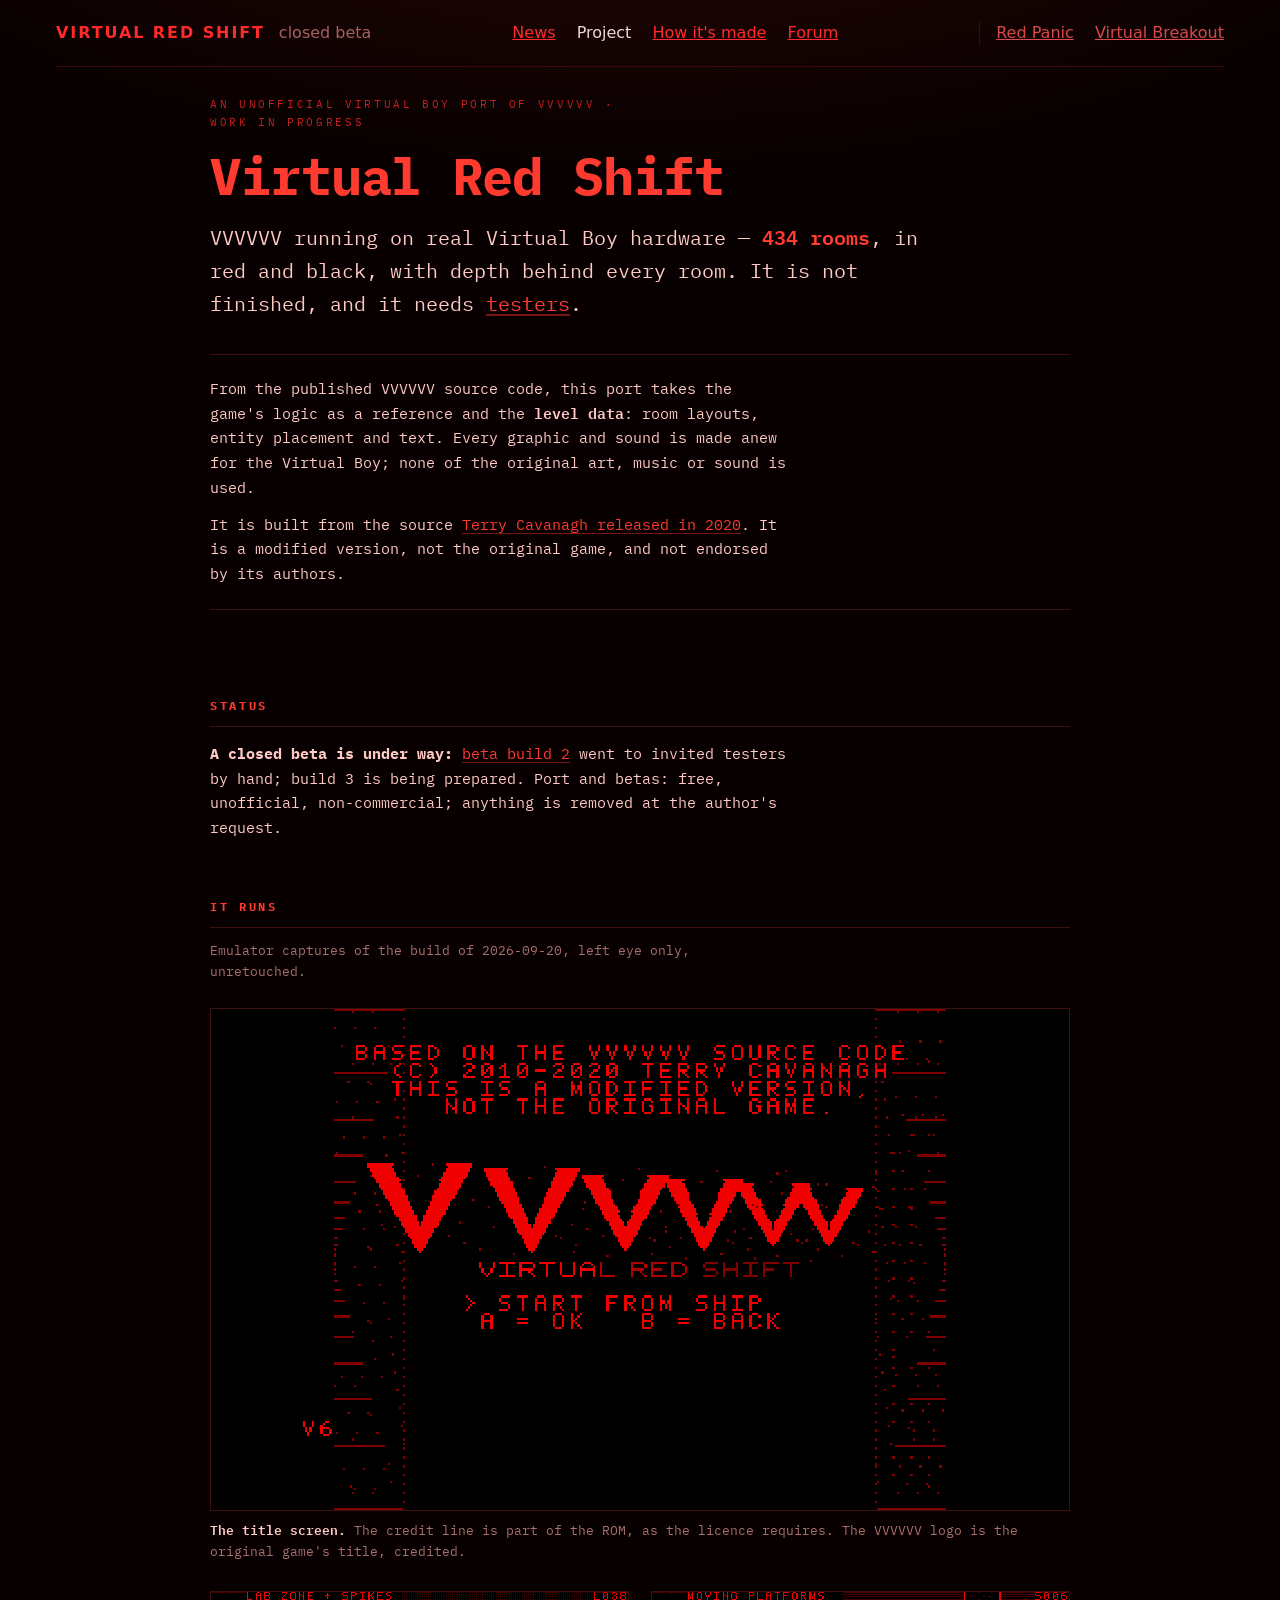
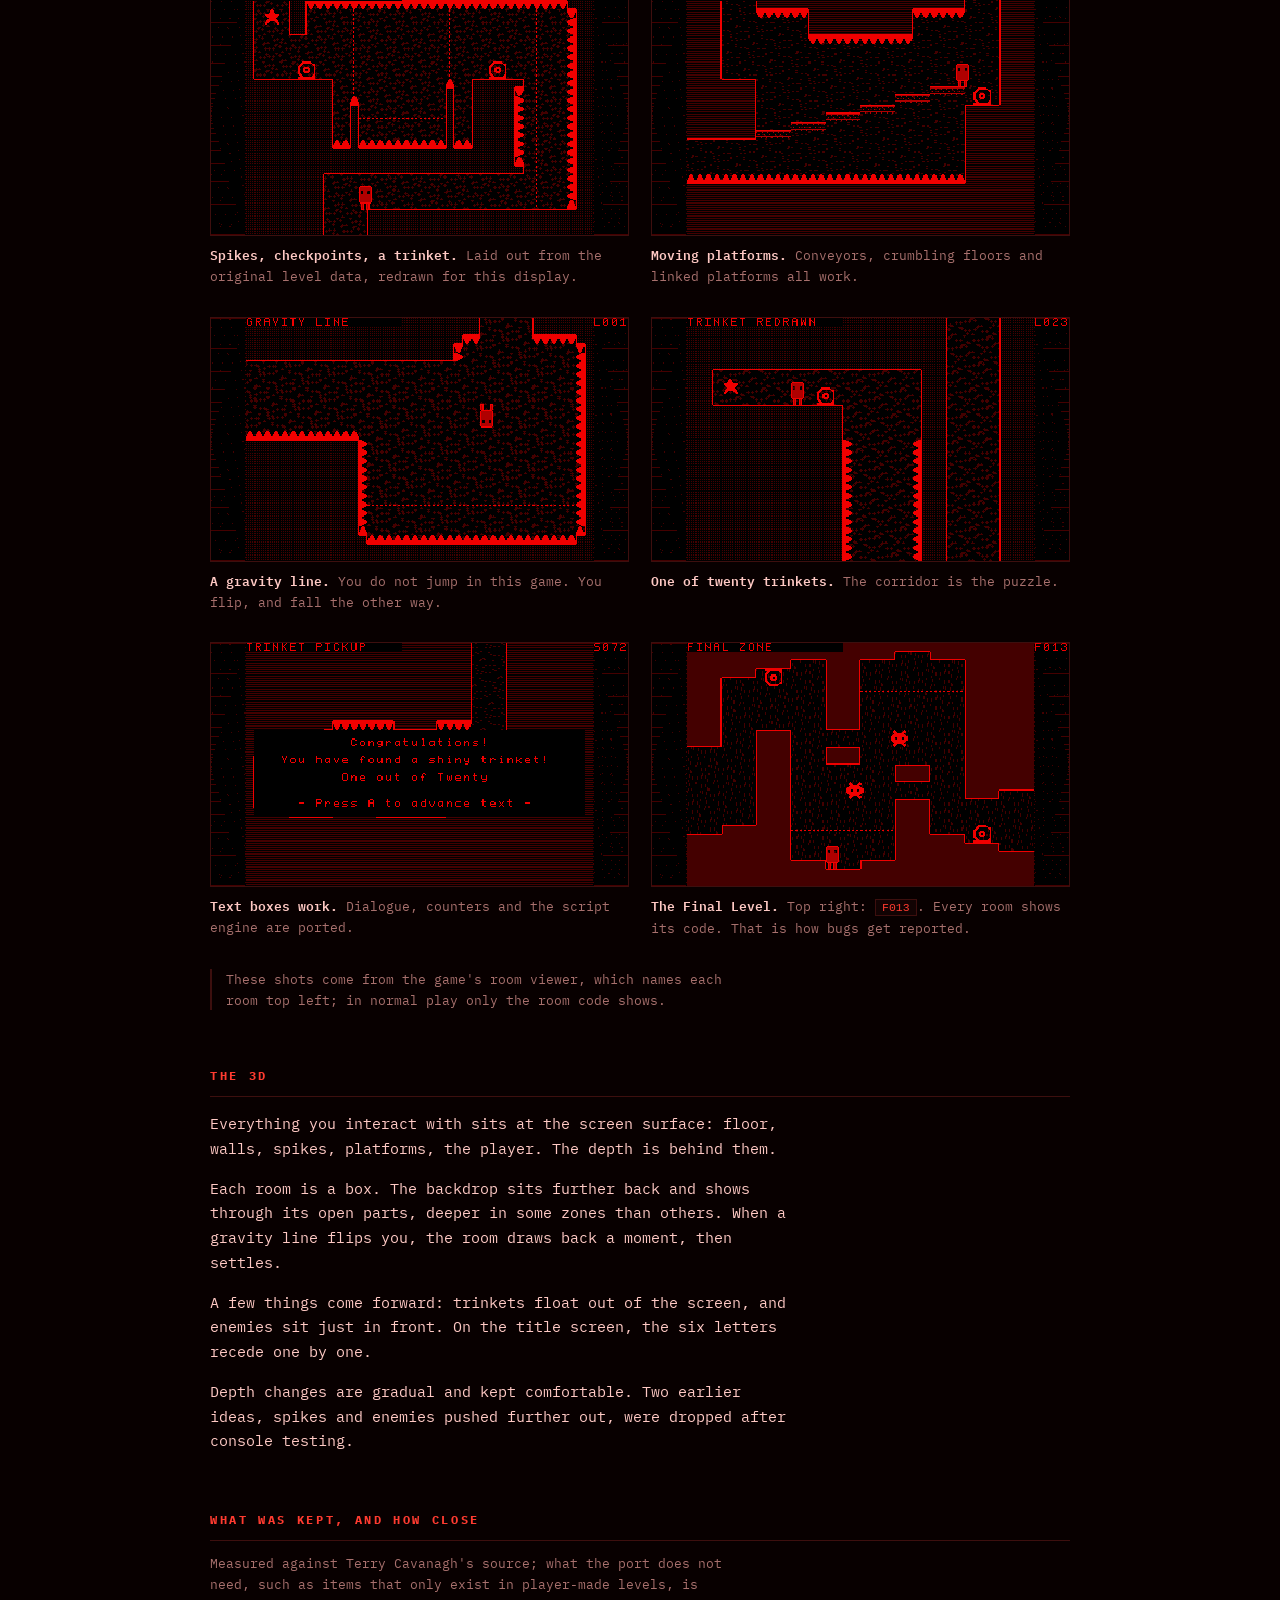
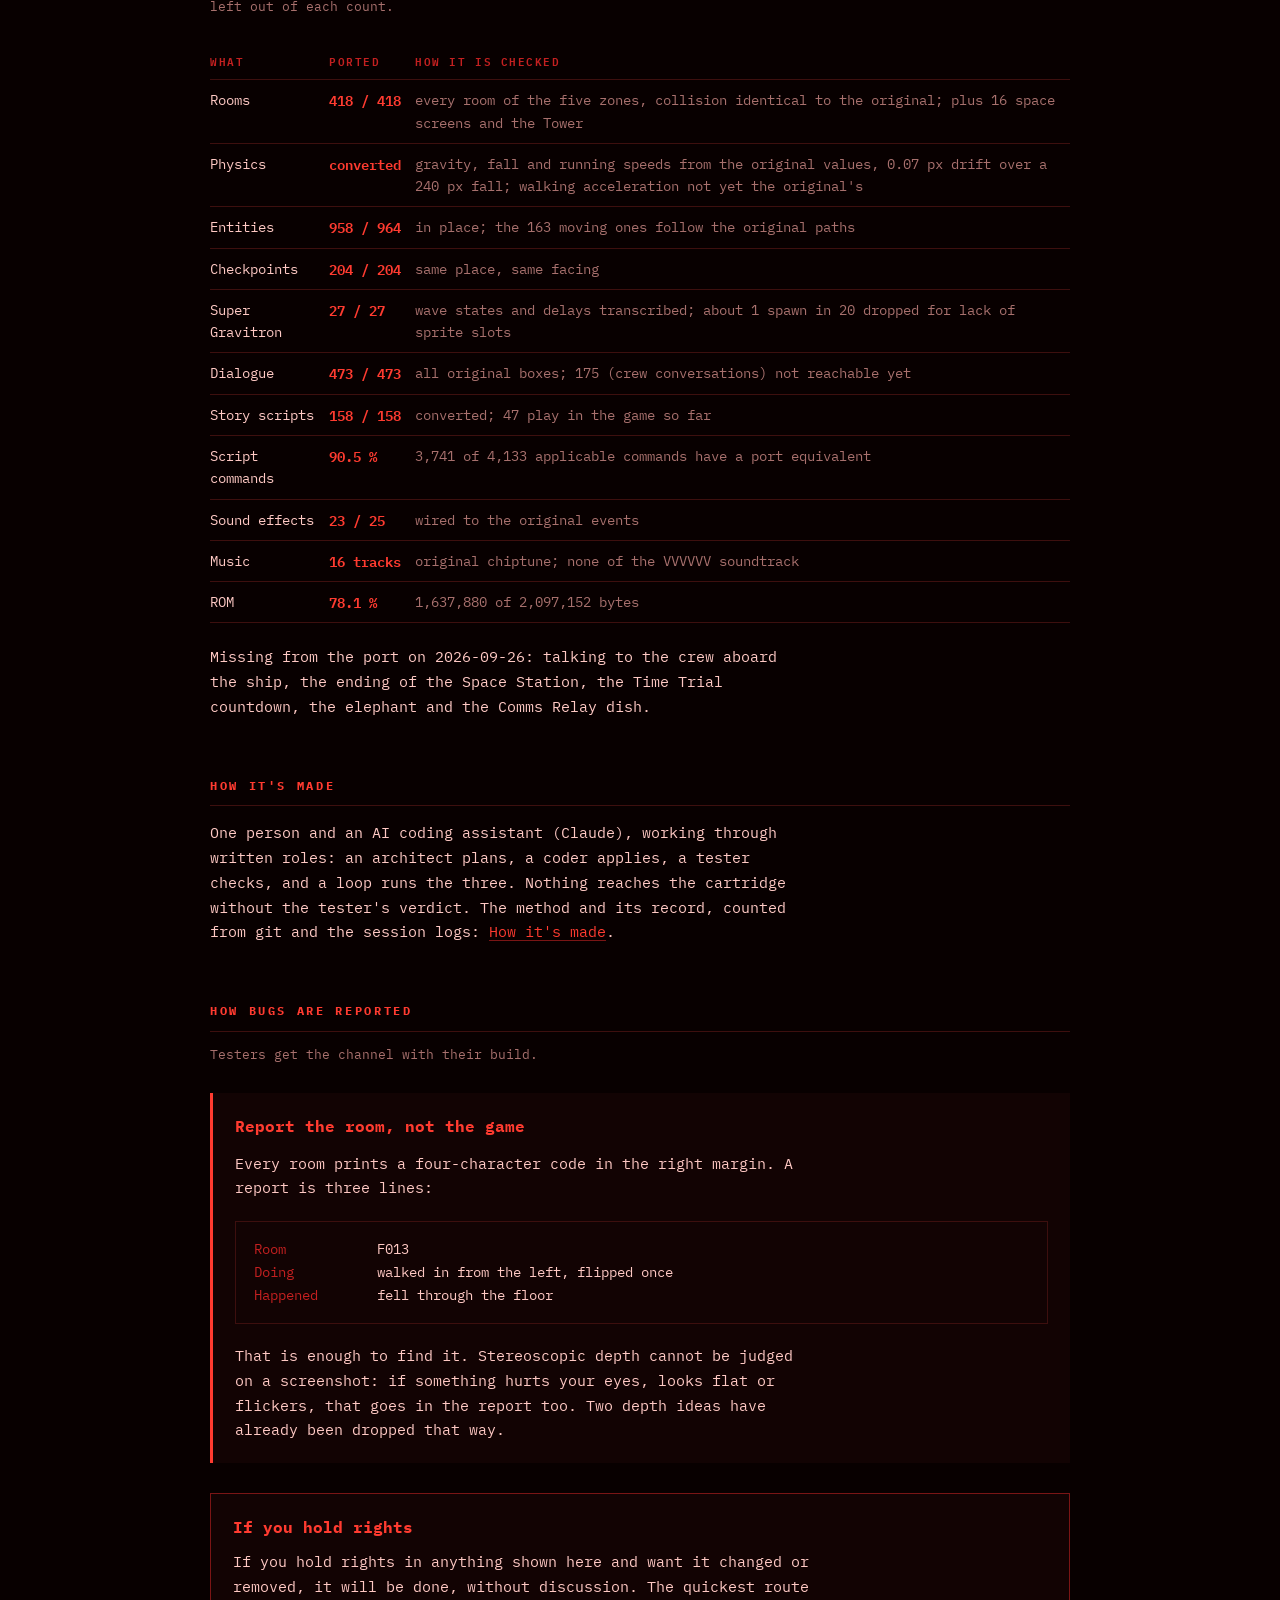
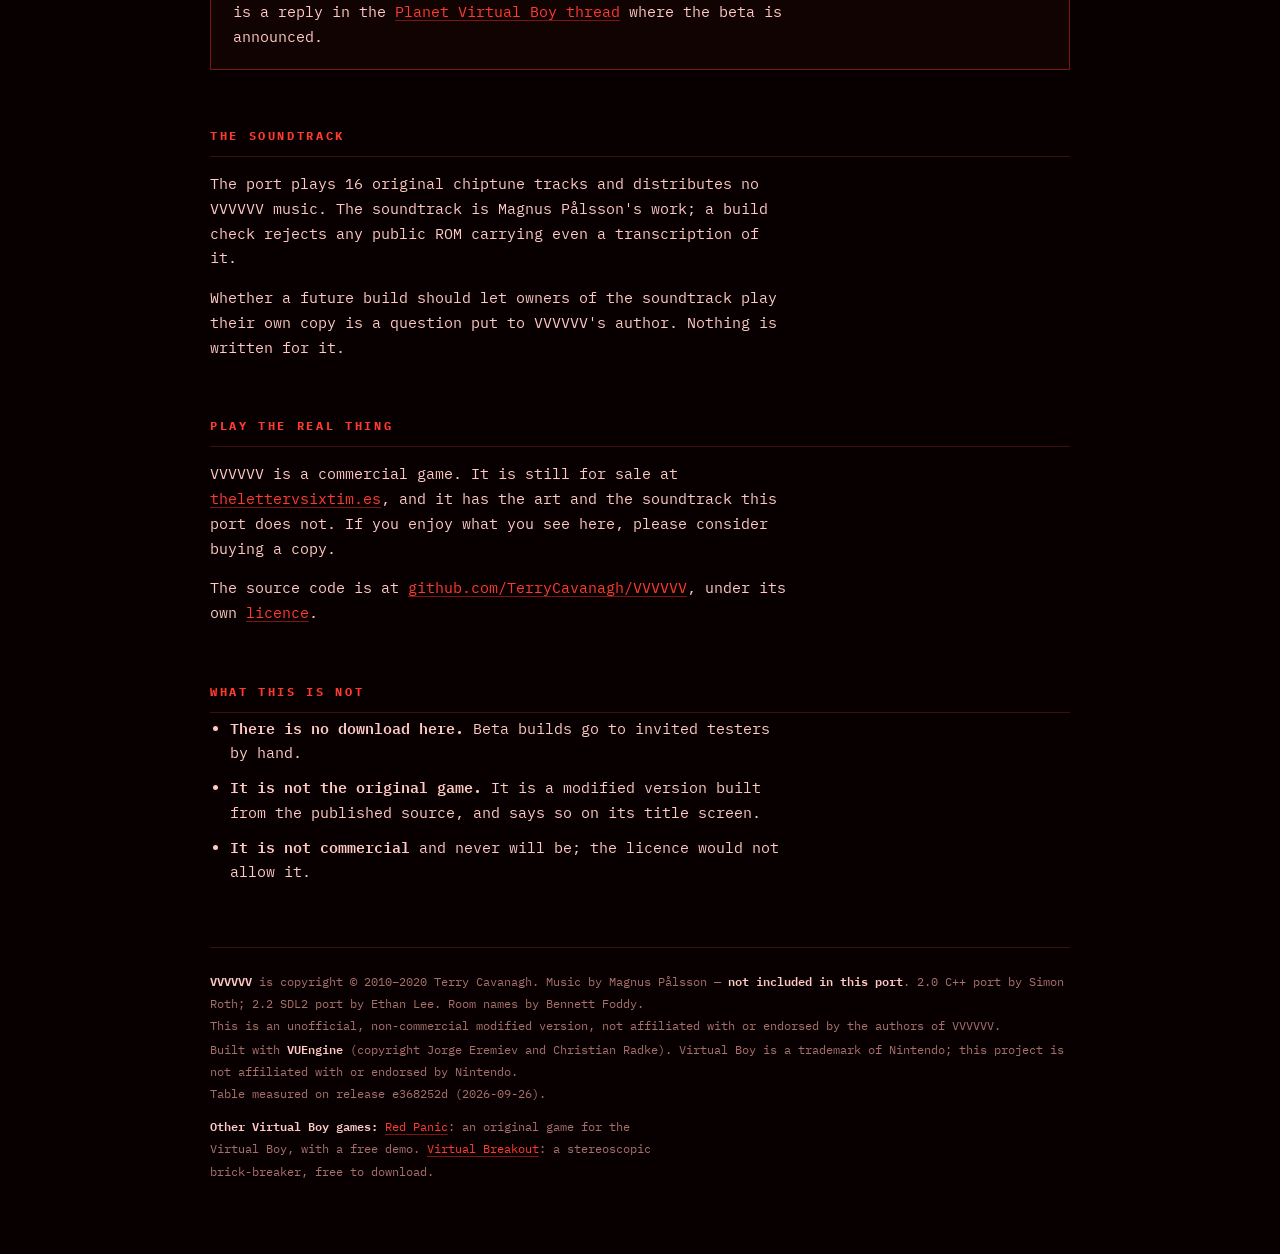
==== commit 7bcfe093: "The demo withdrawn: no Demo page, no ROM, no teaser, no Demo tab Withdrawn at the player request (20" ====
--- a/index.html
+++ b/index.html
@@ -126,7 +126,7 @@
 
 <header class="bandeau">
 <p class="marque"><a href="beta/index.html">VIRTUAL RED SHIFT</a> <span>closed beta</span></p>
-<nav><a href="beta/news.html">News</a> <a href="demo/">Demo</a> <a href="./" aria-current="page">Project</a> <a href="how.html">How it's made</a> <a href="https://www.virtual-boy.com/forums/t/beta-release-vvvvvv-red-shift/">Forum</a></nav>
+<nav><a href="beta/news.html">News</a> <a href="./" aria-current="page">Project</a> <a href="how.html">How it's made</a> <a href="https://www.virtual-boy.com/forums/t/beta-release-vvvvvv-red-shift/">Forum</a></nav>
 <nav class="jeux" aria-label="Other Virtual Boy games"><a href="https://czarh85.github.io/red-panic/">Red Panic</a> <a href="https://czarh85.github.io/virtual-breakout/">Virtual Breakout</a></nav>
 </header>
 
@@ -135,7 +135,7 @@
   <h1>Virtual Red Shift</h1>
   <p class="accroche">VVVVVV running on real Virtual Boy hardware &mdash; <b>434&nbsp;rooms</b>,
   in red and black, with depth behind every room.
-  It is not finished, and it needs <a href="demo/#beta">testers</a>.</p>
+  It is not finished, and it needs <a href="beta/index.html">testers</a>.</p>
 
   <div class="source">
     <p>From the published VVVVVV source code, this port takes the game's logic as a
@@ -150,8 +150,7 @@
 
 <h2 id="status">Status</h2>
 <p><b>A closed beta is under way:</b> <a href="beta/news.html#beta-build-2">beta build 2</a> went to
-invited testers by hand; build 3 is being prepared. The demo is on the
-<a href="demo/">Demo page</a>. Port, demo and betas: free, unofficial,
+invited testers by hand; build 3 is being prepared. Port and betas: free, unofficial,
 non-commercial; anything is removed at the author's request.</p>
 
 <h2>It runs</h2>
@@ -283,7 +282,7 @@
 
 <h2>What this is not</h2>
 <ul>
-  <li><b>The only download is the free demo</b>, on the <a href="demo/">Demo page</a>.</li>
+  <li><b>There is no download here.</b> Beta builds go to invited testers by hand.</li>
   <li><b>It is not the original game.</b> It is a modified version built from the
   published source, and says so on its title screen.</li>
   <li><b>It is not commercial</b> and never will be; the licence would not allow it.</li>
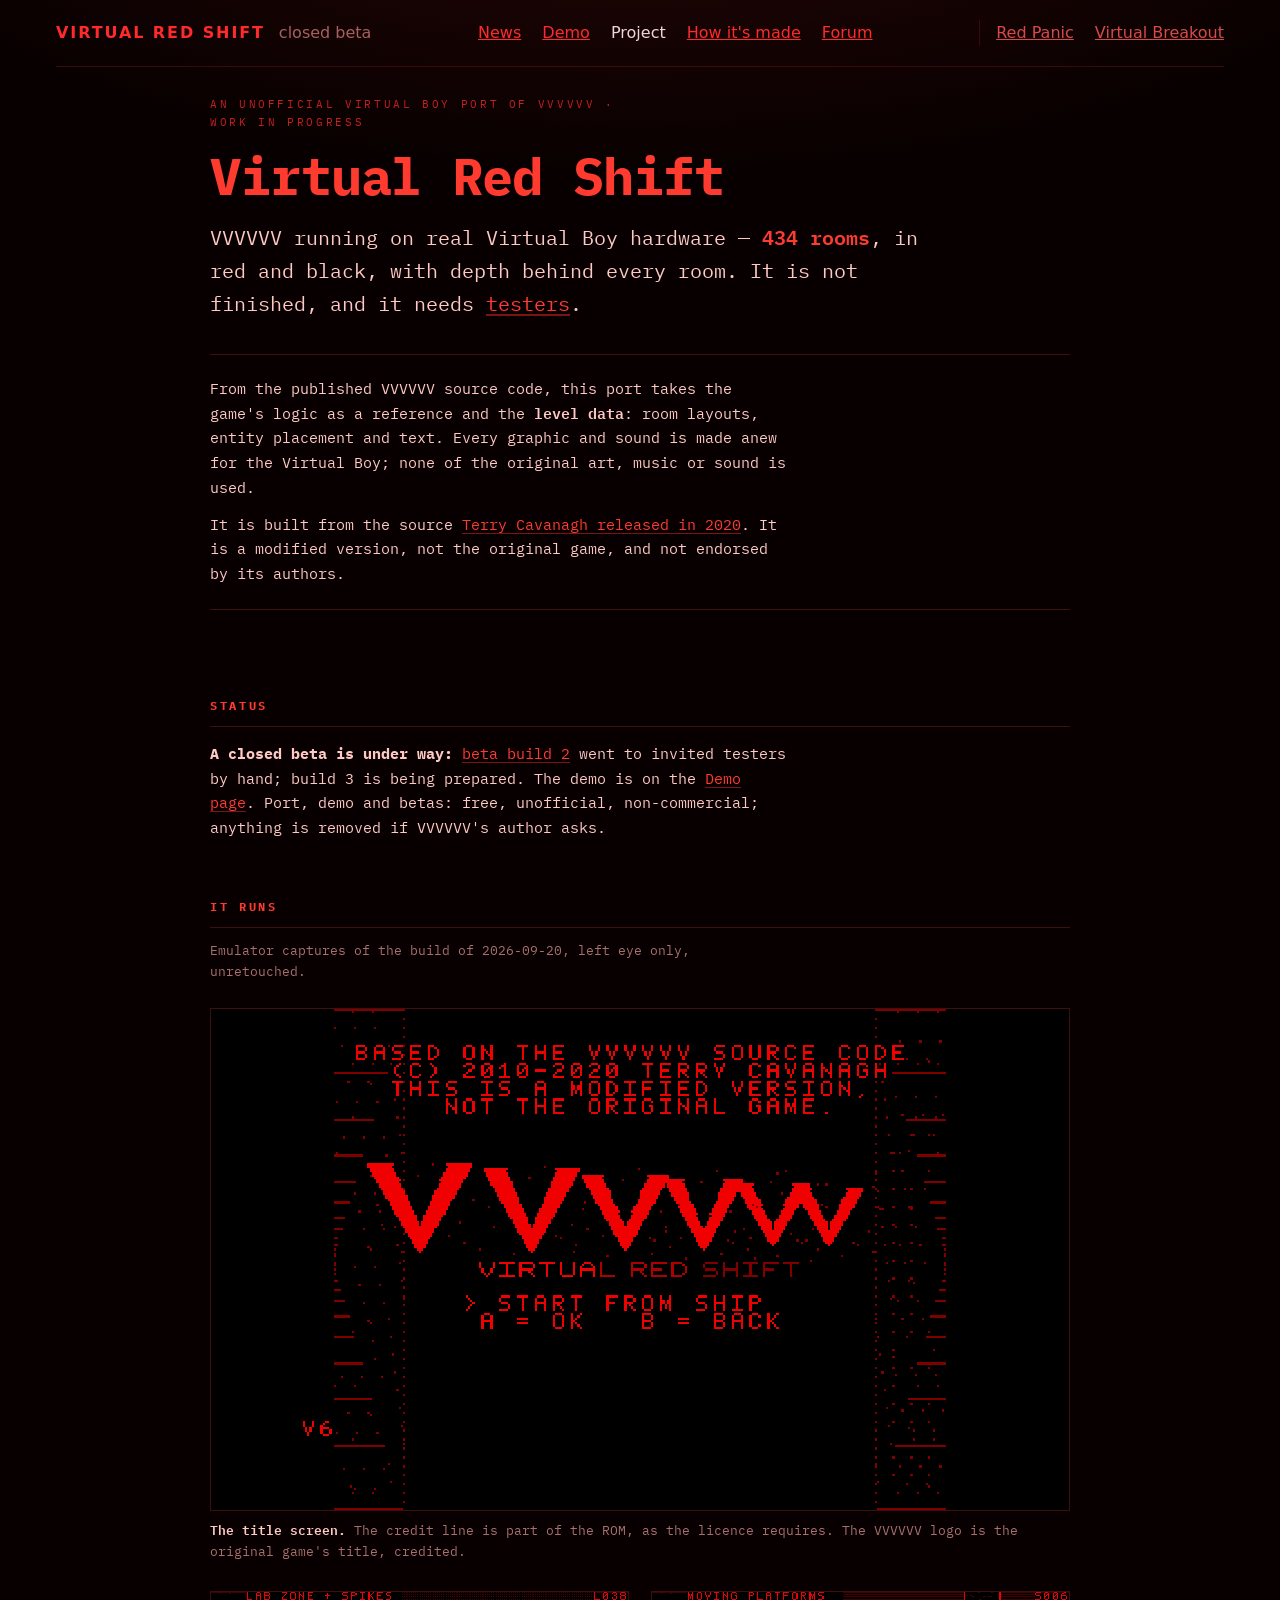
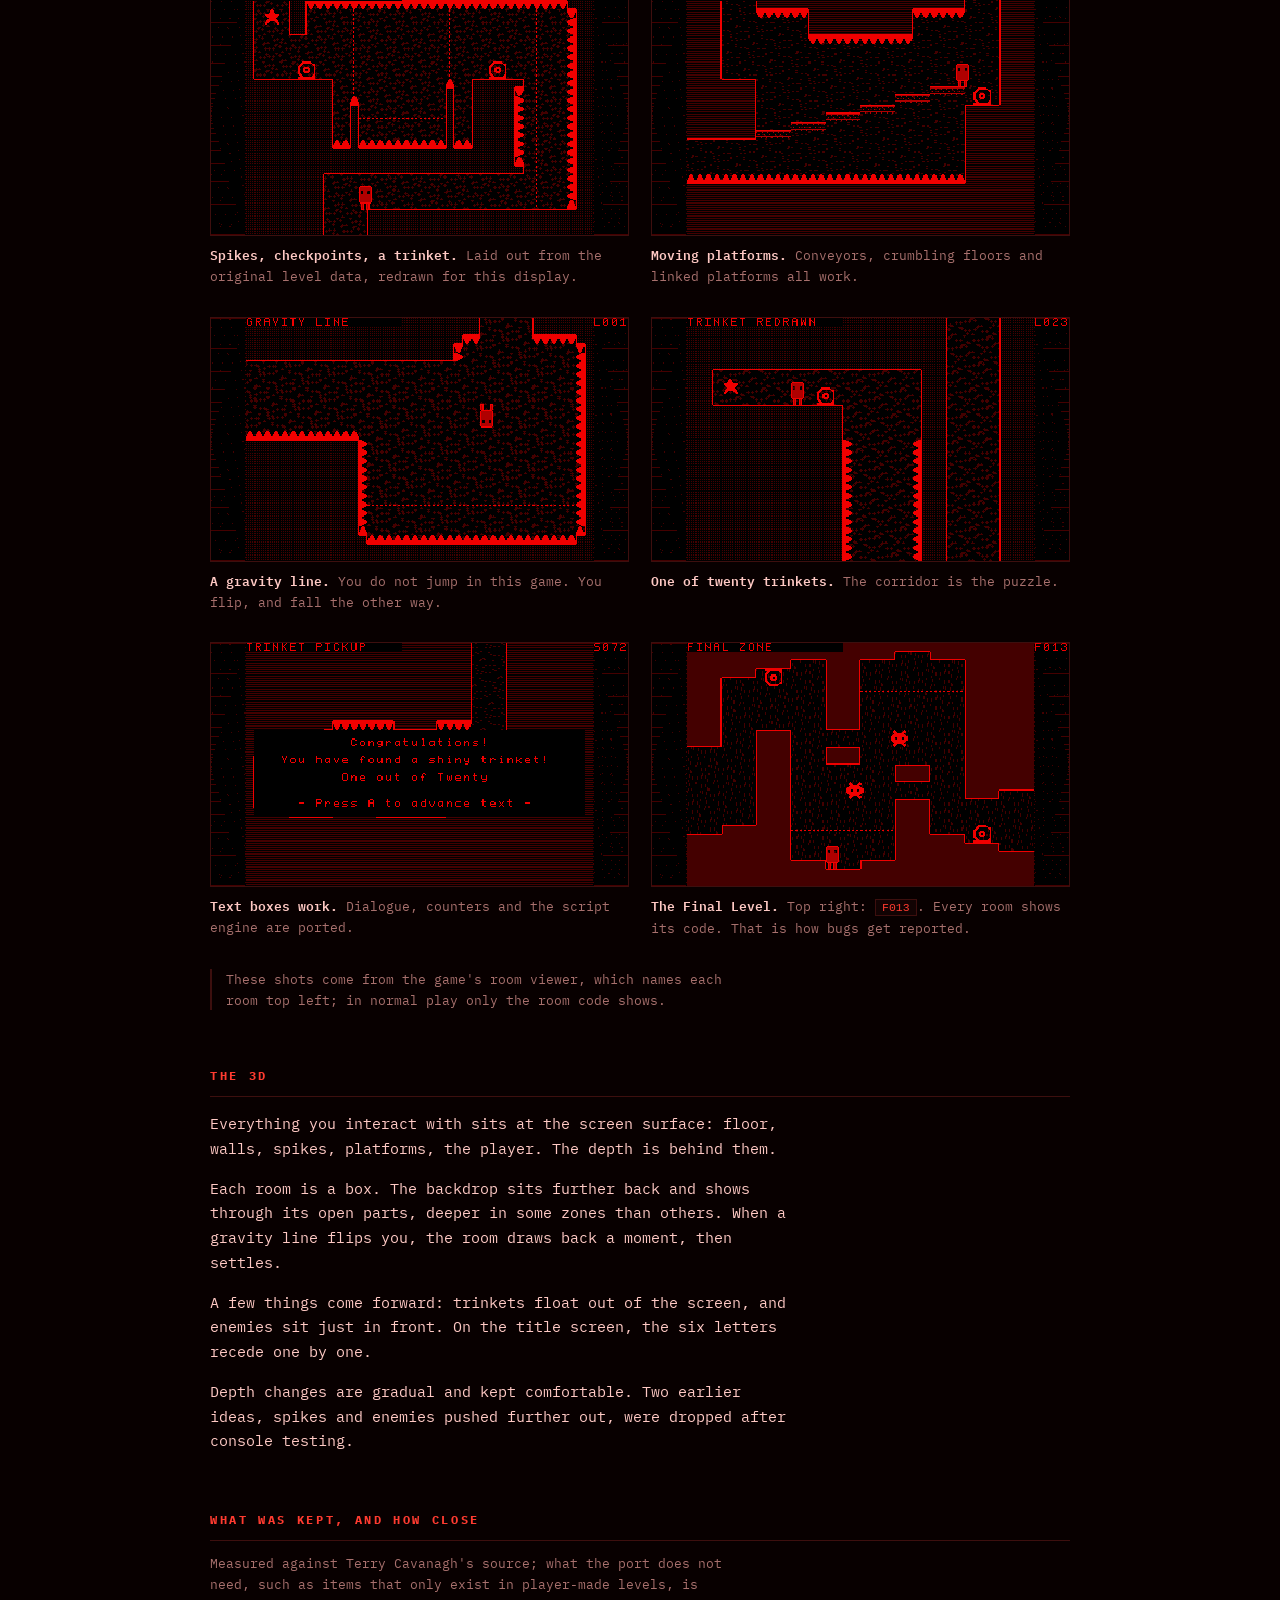
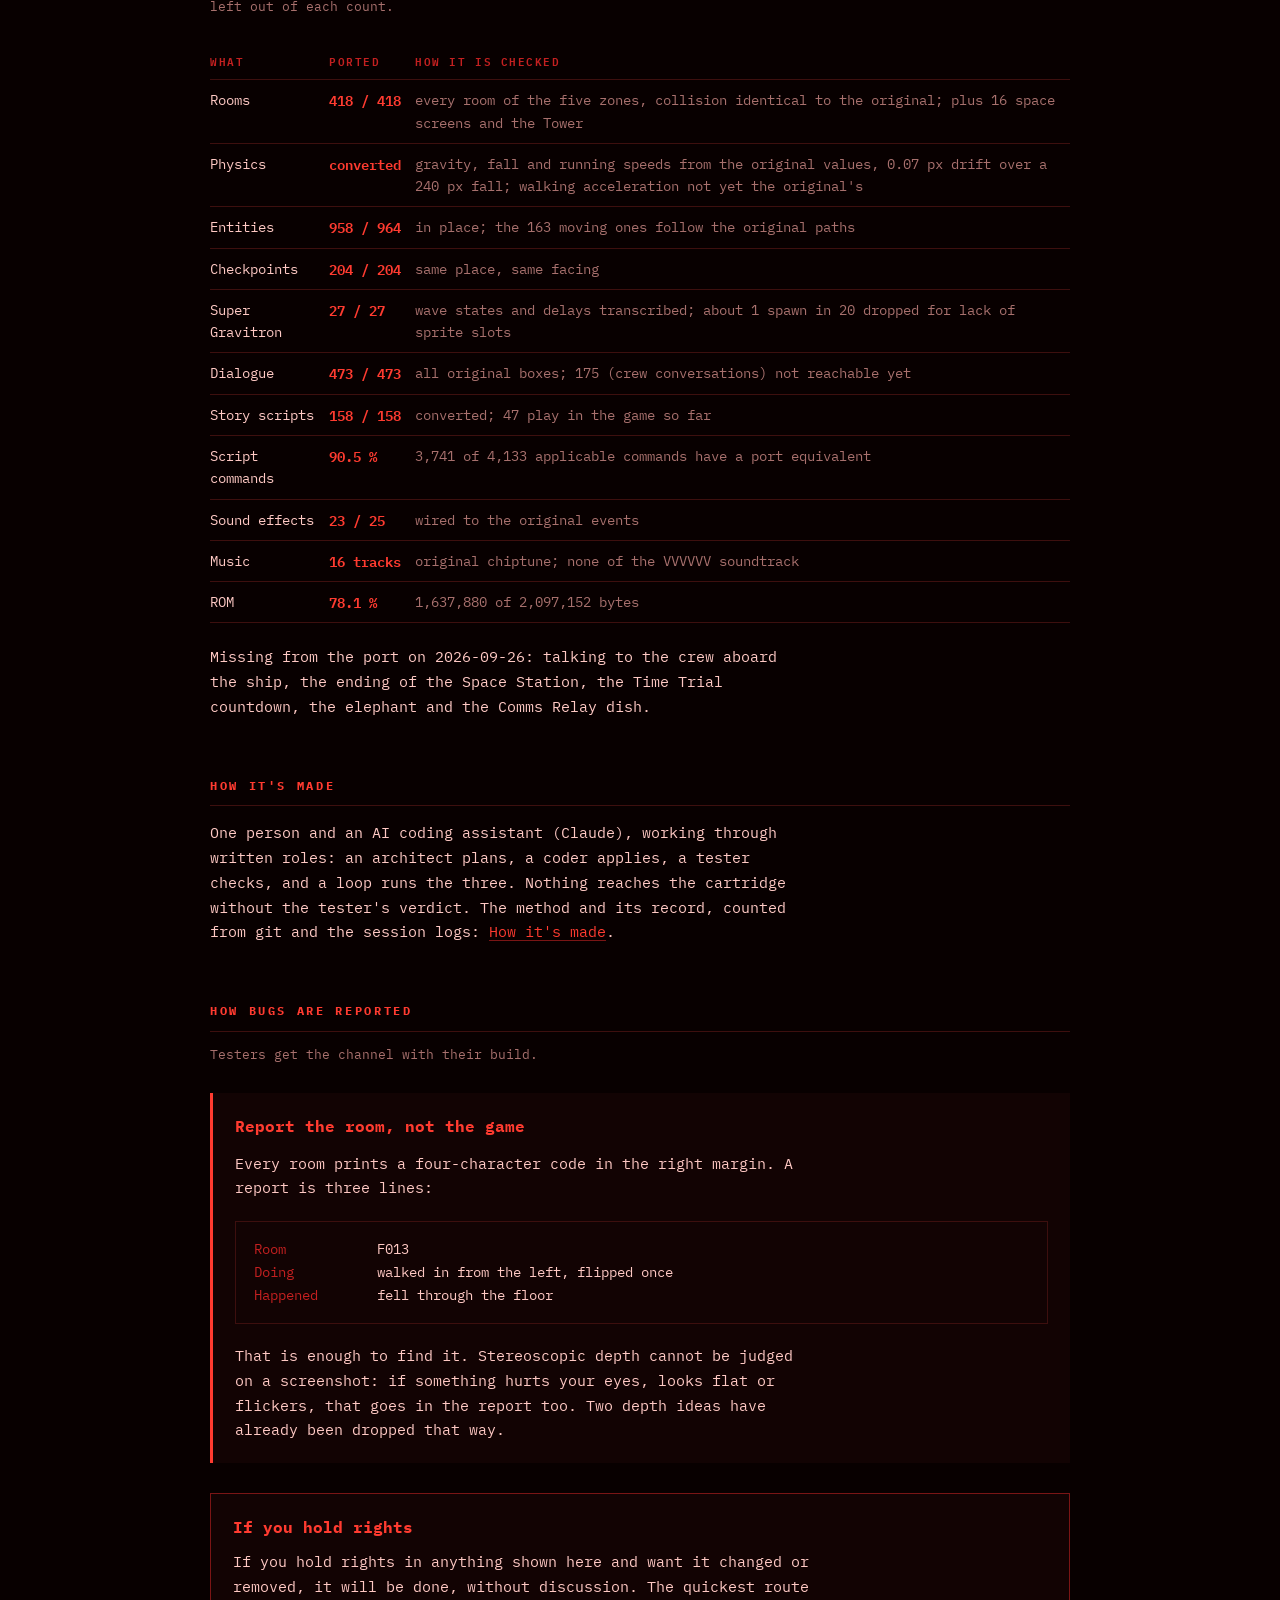
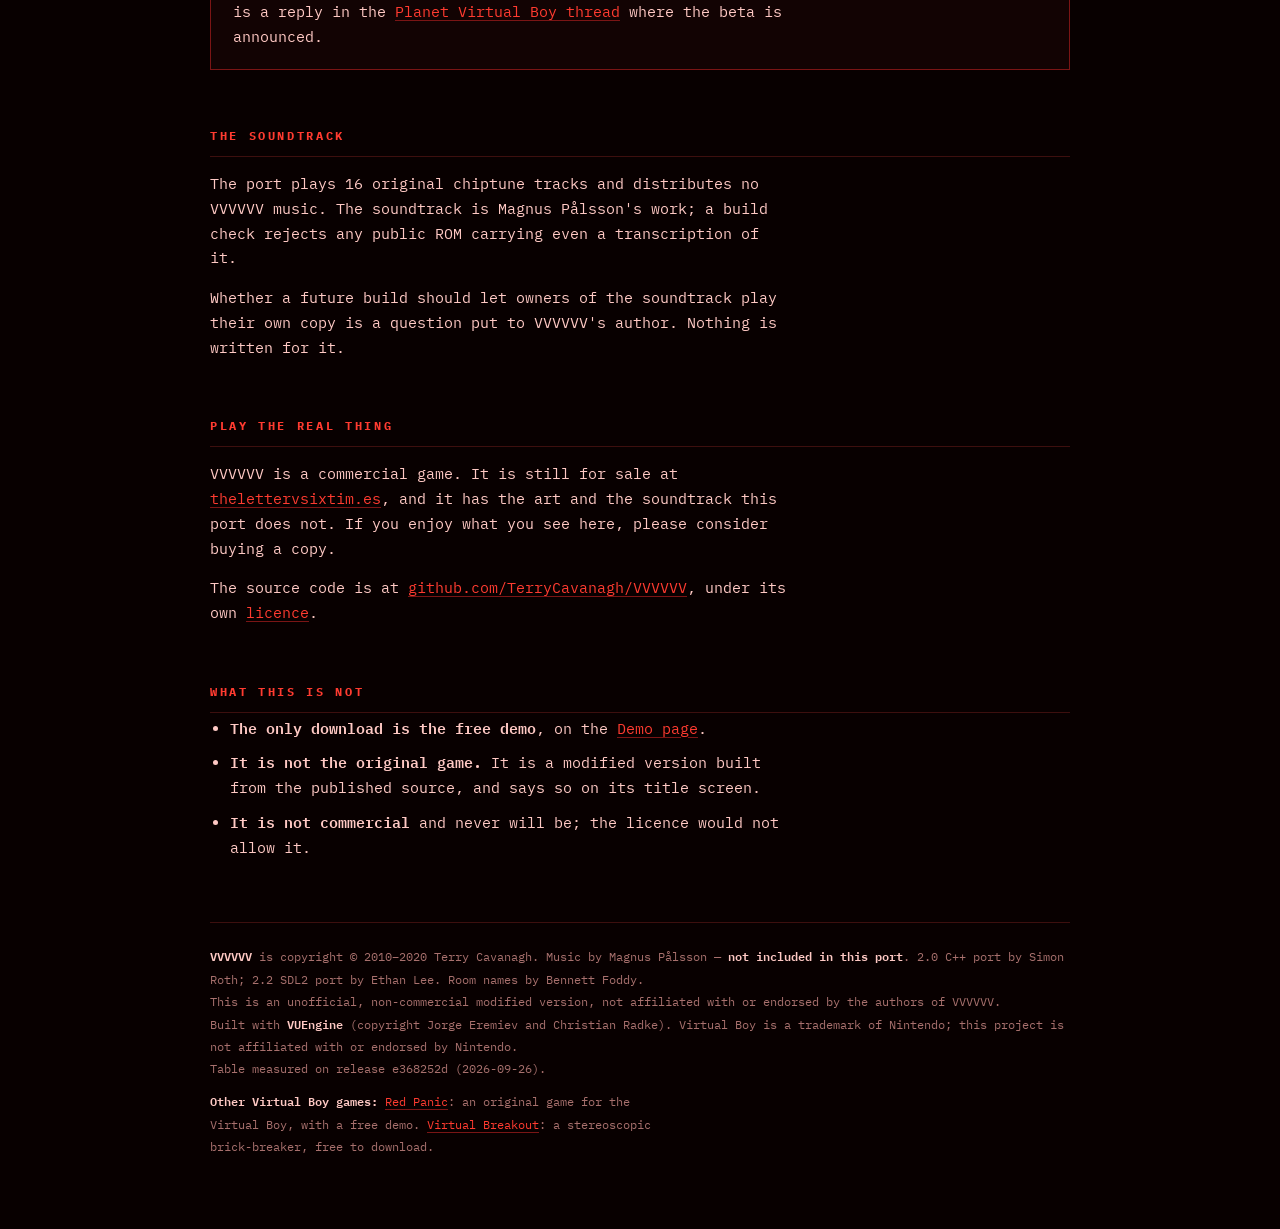
==== commit 0f339fe2: "The corrected demo: Demo page, teaser and download back, news dated 2026-10-21 One ROM in the tree, " ====
--- a/index.html
+++ b/index.html
@@ -126,7 +126,7 @@
 
 <header class="bandeau">
 <p class="marque"><a href="beta/index.html">VIRTUAL RED SHIFT</a> <span>closed beta</span></p>
-<nav><a href="beta/news.html">News</a> <a href="./" aria-current="page">Project</a> <a href="how.html">How it's made</a> <a href="https://www.virtual-boy.com/forums/t/beta-release-vvvvvv-red-shift/">Forum</a></nav>
+<nav><a href="beta/news.html">News</a> <a href="demo/">Demo</a> <a href="./" aria-current="page">Project</a> <a href="how.html">How it's made</a> <a href="https://www.virtual-boy.com/forums/t/beta-release-vvvvvv-red-shift/">Forum</a></nav>
 <nav class="jeux" aria-label="Other Virtual Boy games"><a href="https://czarh85.github.io/red-panic/">Red Panic</a> <a href="https://czarh85.github.io/virtual-breakout/">Virtual Breakout</a></nav>
 </header>
 
@@ -150,8 +150,9 @@
 
 <h2 id="status">Status</h2>
 <p><b>A closed beta is under way:</b> <a href="beta/news.html#beta-build-2">beta build 2</a> went to
-invited testers by hand; build 3 is being prepared. Port and betas: free, unofficial,
-non-commercial; anything is removed at the author's request.</p>
+invited testers by hand; build 3 is being prepared. The demo is on the
+<a href="demo/">Demo page</a>. Port, demo and betas: free, unofficial,
+non-commercial; anything is removed if VVVVVV's author asks.</p>
 
 <h2>It runs</h2>
 <p class="sub">Emulator captures of the build of 2026-09-20, left eye only, unretouched.</p>
@@ -282,7 +283,7 @@
 
 <h2>What this is not</h2>
 <ul>
-  <li><b>There is no download here.</b> Beta builds go to invited testers by hand.</li>
+  <li><b>The only download is the free demo</b>, on the <a href="demo/">Demo page</a>.</li>
   <li><b>It is not the original game.</b> It is a modified version built from the
   published source, and says so on its title screen.</li>
   <li><b>It is not commercial</b> and never will be; the licence would not allow it.</li>
